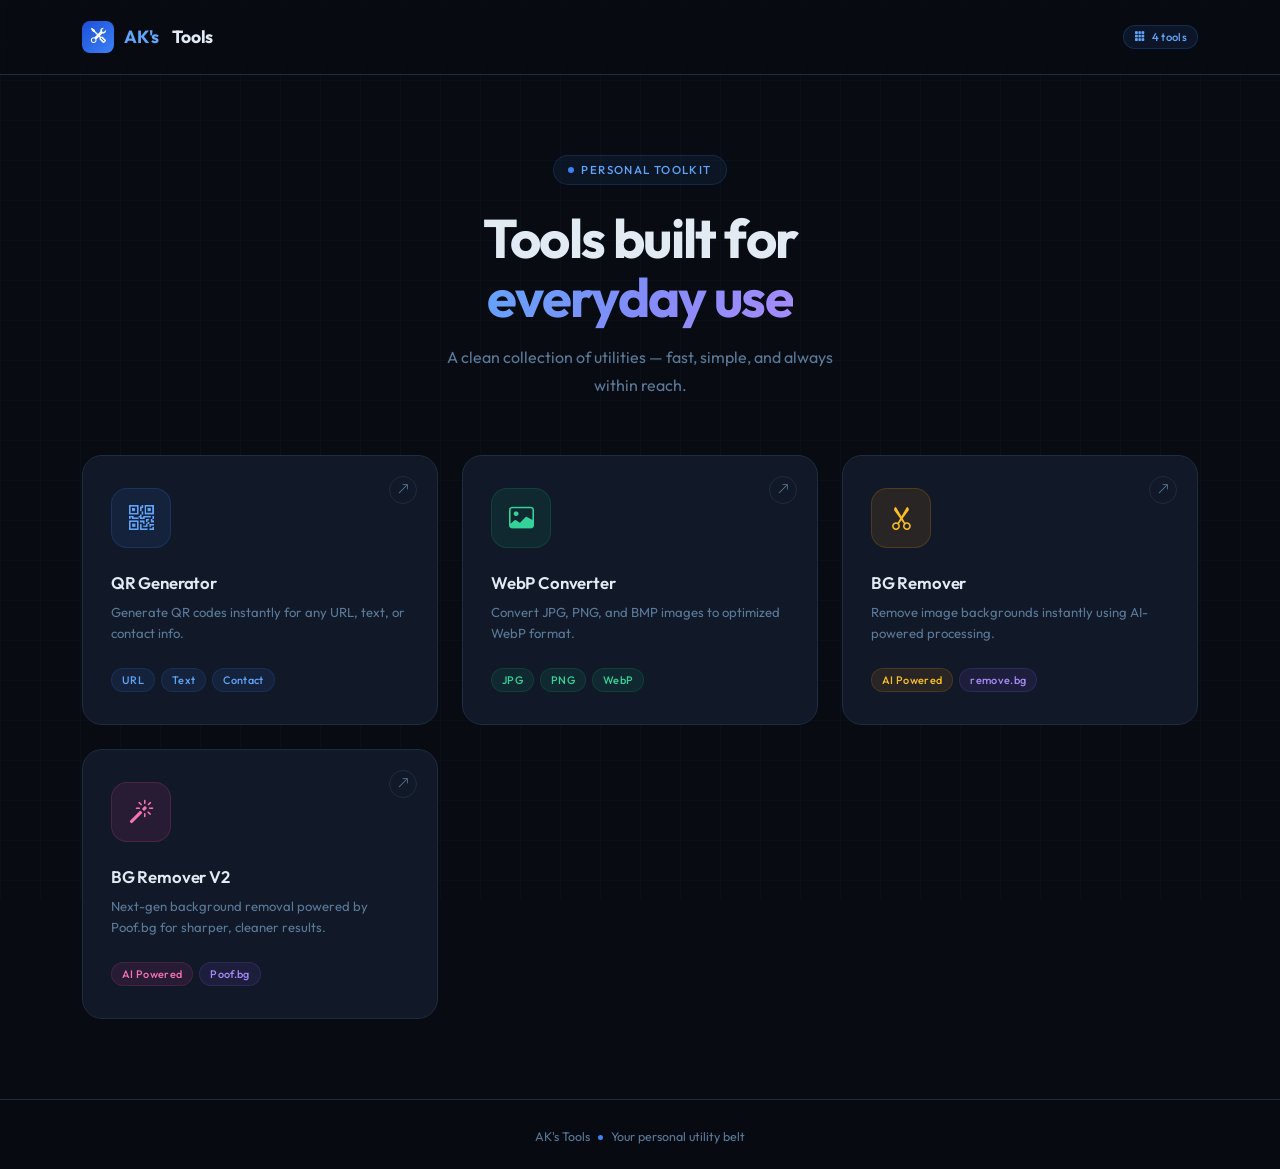
==== index.html @ c211507f "Files Added" ====
<!DOCTYPE html>
<html lang="en" data-bs-theme="dark">
<head>
  <meta charset="UTF-8">
  <meta name="viewport" content="width=device-width, initial-scale=1.0">
  <title>AK's Tools</title>
  <link href="https://cdn.jsdelivr.net/npm/bootstrap@5.3.3/dist/css/bootstrap.min.css" rel="stylesheet">
  <link href="https://cdn.jsdelivr.net/npm/bootstrap-icons@1.11.3/font/bootstrap-icons.min.css" rel="stylesheet">
  <link href="https://fonts.googleapis.com/css2?family=Outfit:wght@300;400;500;600;700&display=swap" rel="stylesheet">

  <style>
    *, *::before, *::after { box-sizing: border-box; }

    :root {
      --bg:        #080c12;
      --surface:   #0e1520;
      --card:      #111827;
      --border:    #1e2d40;
      --border-h:  #2a4060;
      --text:      #e2eaf4;
      --muted:     #5a7a99;
      --accent:    #3b82f6;
      --accent-g:  #60a5fa;
    }

    body {
      font-family: 'Outfit', sans-serif;
      background-color: var(--bg);
      color: var(--text);
      min-height: 100vh;
      display: flex;
      flex-direction: column;
    }

    /* Grid bg */
    body::before {
      content: '';
      position: fixed;
      inset: 0;
      background-image:
        linear-gradient(rgba(59,130,246,0.04) 1px, transparent 1px),
        linear-gradient(90deg, rgba(59,130,246,0.04) 1px, transparent 1px);
      background-size: 40px 40px;
      pointer-events: none;
      z-index: 0;
    }

    /* Navbar */
    .navbar {
      background: rgba(8,12,18,0.85) !important;
      backdrop-filter: blur(16px);
      border-bottom: 1px solid var(--border) !important;
      padding: 1rem 0;
      position: sticky;
      top: 0;
      z-index: 100;
    }

    .navbar-brand {
      font-size: 1.1rem;
      font-weight: 700;
      letter-spacing: -0.01em;
      color: var(--text) !important;
      display: flex;
      align-items: center;
      gap: 10px;
    }

    .brand-icon {
      width: 32px;
      height: 32px;
      background: linear-gradient(135deg, #1d4ed8, #3b82f6);
      border-radius: 8px;
      display: flex;
      align-items: center;
      justify-content: center;
      font-size: 0.95rem;
      color: #fff;
      flex-shrink: 0;
    }

    .brand-ak { color: var(--accent-g); }

    .nav-badge {
      font-size: 0.7rem;
      font-weight: 500;
      background: rgba(59,130,246,0.1);
      color: var(--accent-g);
      border: 1px solid rgba(59,130,246,0.2);
      padding: 3px 10px;
      border-radius: 20px;
      letter-spacing: 0.03em;
    }

    /* Hero */
    .hero {
      position: relative;
      z-index: 1;
      padding: 5rem 0 3.5rem;
      text-align: center;
    }

    .hero-eyebrow {
      display: inline-flex;
      align-items: center;
      gap: 7px;
      font-size: 0.72rem;
      font-weight: 500;
      letter-spacing: 0.12em;
      text-transform: uppercase;
      color: var(--accent-g);
      background: rgba(59,130,246,0.08);
      border: 1px solid rgba(59,130,246,0.18);
      padding: 5px 14px;
      border-radius: 20px;
      margin-bottom: 1.5rem;
    }

    .hero-eyebrow::before {
      content: '';
      width: 6px; height: 6px;
      border-radius: 50%;
      background: var(--accent);
      animation: blink 2s ease-in-out infinite;
    }

    @keyframes blink {
      0%,100% { opacity:1; } 50% { opacity:0.3; }
    }

    .hero h1 {
      font-size: clamp(2.2rem, 5vw, 3.4rem);
      font-weight: 700;
      letter-spacing: -0.03em;
      line-height: 1.1;
      margin-bottom: 1rem;
      color: var(--text);
    }

    .hero h1 .gradient-text {
      background: linear-gradient(120deg, #60a5fa, #818cf8, #a78bfa);
      -webkit-background-clip: text;
      -webkit-text-fill-color: transparent;
      background-clip: text;
    }

    .hero p {
      color: var(--muted);
      font-size: 1rem;
      font-weight: 400;
      max-width: 400px;
      margin: 0 auto;
      line-height: 1.7;
    }

    /* Cards */
    .tools-section {
      position: relative;
      z-index: 1;
      padding-bottom: 5rem;
    }

    .tool-card {
      display: block;
      text-decoration: none;
      color: var(--text);
      background: var(--card);
      border: 1px solid var(--border);
      border-radius: 20px;
      padding: 2rem 1.75rem;
      transition: all 0.25s cubic-bezier(0.4,0,0.2,1);
      position: relative;
      overflow: hidden;
      height: 100%;
    }

    .tool-card::before {
      content: '';
      position: absolute;
      top: 0; left: 10%; right: 10%;
      height: 1px;
      border-radius: 1px;
      transition: opacity 0.3s;
      opacity: 0;
    }

    .card-qr::before    { background: linear-gradient(90deg, transparent, #3b82f6, transparent); }
    .card-webp::before  { background: linear-gradient(90deg, transparent, #10b981, transparent); }
    .card-bg::before    { background: linear-gradient(90deg, transparent, #f59e0b, transparent); }
    .card-bgv2::before  { background: linear-gradient(90deg, transparent, #ec4899, transparent); }
    .icon-bgv2 { background: rgba(236,72,153,0.1); color: #f472b6; border: 1px solid rgba(236,72,153,0.18); }

    .tool-card:hover {
      border-color: var(--border-h);
      background: #141f30;
      transform: translateY(-5px);
      color: var(--text);
    }

    .tool-card:hover::before { opacity: 1; }

    .tool-card .arrow {
      position: absolute;
      top: 1.25rem; right: 1.25rem;
      width: 28px; height: 28px;
      border-radius: 50%;
      border: 1px solid var(--border);
      display: flex; align-items: center; justify-content: center;
      font-size: 0.75rem;
      color: var(--muted);
      transition: all 0.25s;
    }

    .tool-card:hover .arrow {
      border-color: var(--accent);
      color: var(--accent-g);
      background: rgba(59,130,246,0.08);
      transform: rotate(45deg);
    }

    .tool-icon-wrap {
      width: 60px; height: 60px;
      border-radius: 16px;
      display: flex; align-items: center; justify-content: center;
      font-size: 1.55rem;
      margin-bottom: 1.4rem;
    }

    .icon-qr   { background: rgba(59,130,246,0.1);  color: #60a5fa; border: 1px solid rgba(59,130,246,0.18); }
    .icon-webp { background: rgba(16,185,129,0.1);  color: #34d399; border: 1px solid rgba(16,185,129,0.18); }
    .icon-bg   { background: rgba(245,158,11,0.1);  color: #fbbf24; border: 1px solid rgba(245,158,11,0.18); }

    .tool-name {
      font-size: 1.05rem;
      font-weight: 600;
      margin-bottom: 0.4rem;
      letter-spacing: -0.01em;
    }

    .tool-desc {
      font-size: 0.82rem;
      color: var(--muted);
      line-height: 1.6;
      margin-bottom: 1.5rem;
    }

    .tool-tags {
      display: flex;
      flex-wrap: wrap;
      gap: 6px;
    }

    .tag {
      font-size: 0.68rem;
      font-weight: 500;
      padding: 3px 10px;
      border-radius: 20px;
      letter-spacing: 0.03em;
    }

    .tag-blue   { background: rgba(59,130,246,0.1);  color: #60a5fa;  border: 1px solid rgba(59,130,246,0.15); }
    .tag-green  { background: rgba(16,185,129,0.1);  color: #34d399;  border: 1px solid rgba(16,185,129,0.15); }
    .tag-amber  { background: rgba(245,158,11,0.1);  color: #fbbf24;  border: 1px solid rgba(245,158,11,0.15); }
    .tag-purple { background: rgba(139,92,246,0.1);  color: #a78bfa;  border: 1px solid rgba(139,92,246,0.15); }
    .tag-pink   { background: rgba(236,72,153,0.1);  color: #f472b6;  border: 1px solid rgba(236,72,153,0.15); }

    /* Footer */
    footer {
      position: relative;
      z-index: 1;
      margin-top: auto;
      border-top: 1px solid var(--border);
      padding: 1.4rem 0;
      background: rgba(8,12,18,0.6);
    }

    footer span {
      font-size: 0.78rem;
      color: var(--muted);
    }

    footer .dot {
      display: inline-block;
      width: 5px; height: 5px;
      border-radius: 50%;
      background: var(--accent);
      margin: 0 8px;
      vertical-align: middle;
      animation: blink 2s ease-in-out infinite;
    }

    /* Animations */
    .fade-up {
      opacity: 0;
      transform: translateY(22px);
      animation: fadeUp 0.55s ease forwards;
    }
    @keyframes fadeUp {
      to { opacity:1; transform:translateY(0); }
    }
    .delay-1 { animation-delay: 0.1s; }
    .delay-2 { animation-delay: 0.2s; }
    .delay-3 { animation-delay: 0.3s; }
    .delay-4 { animation-delay: 0.4s; }
    .delay-5 { animation-delay: 0.5s; }
    .delay-6 { animation-delay: 0.6s; }
  </style>
</head>
<body>

  <!-- Navbar -->
  <nav class="navbar navbar-dark">
    <div class="container">
      <a class="navbar-brand" href="#">
        <div class="brand-icon"><i class="bi bi-tools"></i></div>
        <span class="brand-ak">AK's</span>&nbsp;Tools
      </a>
      <span class="nav-badge"><i class="bi bi-grid-3x3-gap-fill me-1"></i> 4 tools</span>
    </div>
  </nav>

  <!-- Hero -->
  <section class="hero fade-up delay-1">
    <div class="container">
      <div class="hero-eyebrow">Personal Toolkit</div>
      <h1>Tools built for<br><span class="gradient-text">everyday use</span></h1>
      <p>A clean collection of utilities — fast, simple, and always within reach.</p>
    </div>
  </section>

  <!-- Tools Grid -->
  <section class="tools-section">
    <div class="container">
      <div class="row g-4">

        <!-- QR Generator -->
        <div class="col-12 col-md-4 fade-up delay-2">
          <a href="qr-generator.html" class="tool-card card-qr">
            <div class="arrow"><i class="bi bi-arrow-up-right"></i></div>
            <div class="tool-icon-wrap icon-qr">
              <i class="bi bi-qr-code"></i>
            </div>
            <div class="tool-name">QR Generator</div>
            <div class="tool-desc">Generate QR codes instantly for any URL, text, or contact info.</div>
            <div class="tool-tags">
              <span class="tag tag-blue">URL</span>
              <span class="tag tag-blue">Text</span>
              <span class="tag tag-blue">Contact</span>
            </div>
          </a>
        </div>

        <!-- WebP Converter -->
        <div class="col-12 col-md-4 fade-up delay-3">
          <a href="webp-converter.html" class="tool-card card-webp">
            <div class="arrow"><i class="bi bi-arrow-up-right"></i></div>
            <div class="tool-icon-wrap icon-webp">
              <i class="bi bi-image"></i>
            </div>
            <div class="tool-name">WebP Converter</div>
            <div class="tool-desc">Convert JPG, PNG, and BMP images to optimized WebP format.</div>
            <div class="tool-tags">
              <span class="tag tag-green">JPG</span>
              <span class="tag tag-green">PNG</span>
              <span class="tag tag-green">WebP</span>
            </div>
          </a>
        </div>

        <!-- BG Remover -->
        <div class="col-12 col-md-4 fade-up delay-4">
          <a href="bg-remover.html" class="tool-card card-bg">
            <div class="arrow"><i class="bi bi-arrow-up-right"></i></div>
            <div class="tool-icon-wrap icon-bg">
              <i class="bi bi-scissors"></i>
            </div>
            <div class="tool-name">BG Remover</div>
            <div class="tool-desc">Remove image backgrounds instantly using AI-powered processing.</div>
            <div class="tool-tags">
              <span class="tag tag-amber">AI Powered</span>
              <span class="tag tag-purple">remove.bg</span>
            </div>
          </a>
        </div>

        <!-- BG Remover V2 -->
        <div class="col-12 col-md-4 fade-up delay-5">
          <a href="bg-remover-v2.html" class="tool-card card-bgv2">
            <div class="arrow"><i class="bi bi-arrow-up-right"></i></div>
            <div class="tool-icon-wrap icon-bgv2">
              <i class="bi bi-magic"></i>
            </div>
            <div class="tool-name">BG Remover V2</div>
            <div class="tool-desc">Next-gen background removal powered by Poof.bg for sharper, cleaner results.</div>
            <div class="tool-tags">
              <span class="tag tag-pink">AI Powered</span>
              <span class="tag tag-purple">Poof.bg</span>
            </div>
          </a>
        </div>

      </div>
    </div>
  </section>

  <!-- Footer -->
  <footer class="fade-up delay-6">
    <div class="container text-center">
      <span>AK's Tools<span class="dot"></span>Your personal utility belt</span>
    </div>
  </footer>

  <script src="https://cdn.jsdelivr.net/npm/bootstrap@5.3.3/dist/js/bootstrap.bundle.min.js"></script>
</body>
</html>
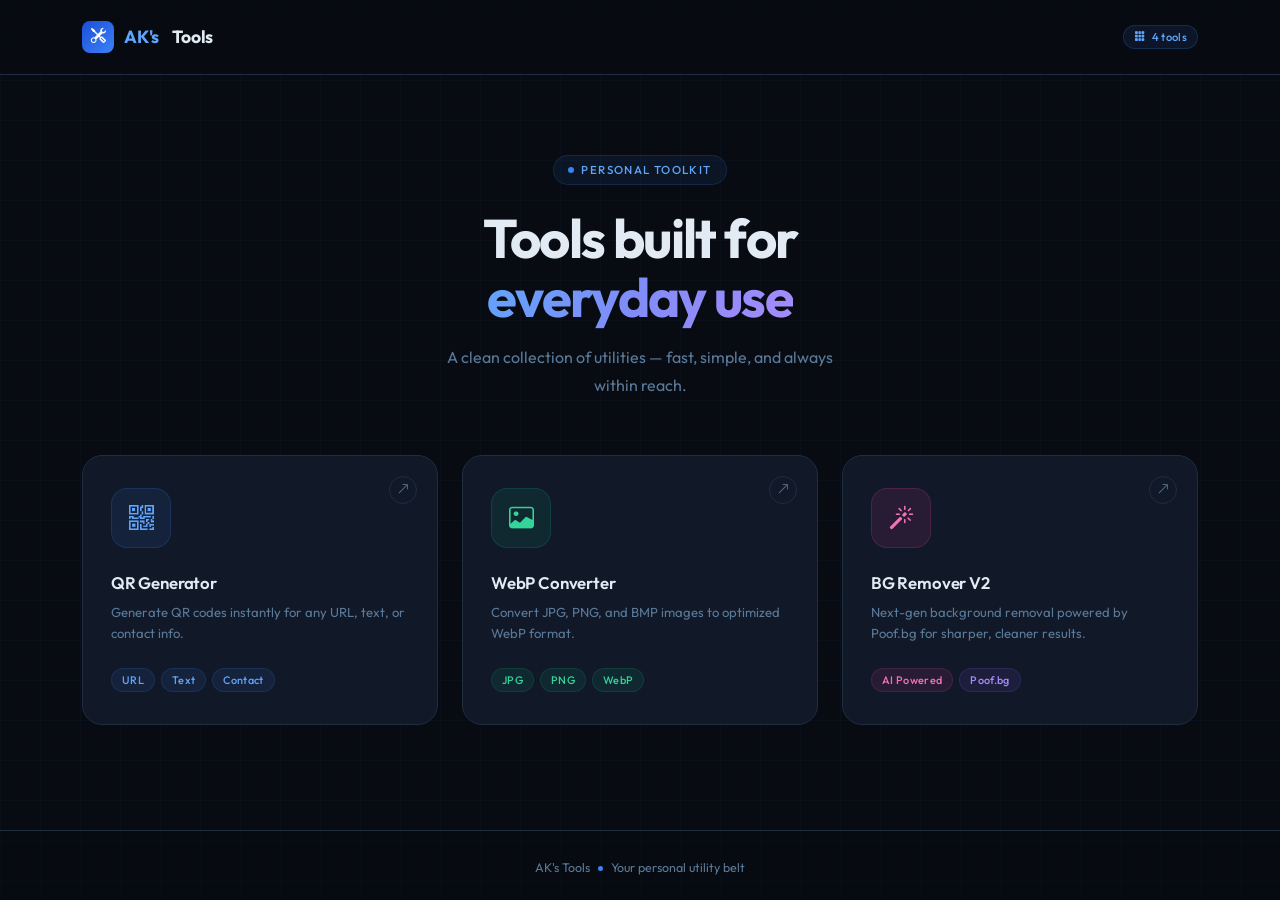
==== commit 1ab34f9c: "Bg remover v1 removed" ====
--- a/index.html
+++ b/index.html
@@ -4,6 +4,7 @@
   <meta charset="UTF-8">
   <meta name="viewport" content="width=device-width, initial-scale=1.0">
   <title>AK's Tools</title>
+ 	<link rel="shortcut icon" href="assets/favicon.png" type="image/x-icon">
   <link href="https://cdn.jsdelivr.net/npm/bootstrap@5.3.3/dist/css/bootstrap.min.css" rel="stylesheet">
   <link href="https://cdn.jsdelivr.net/npm/bootstrap-icons@1.11.3/font/bootstrap-icons.min.css" rel="stylesheet">
   <link href="https://fonts.googleapis.com/css2?family=Outfit:wght@300;400;500;600;700&display=swap" rel="stylesheet">
@@ -367,24 +368,8 @@
           </a>
         </div>
 
-        <!-- BG Remover -->
+        <!-- BG Remover V2 -->
         <div class="col-12 col-md-4 fade-up delay-4">
-          <a href="bg-remover.html" class="tool-card card-bg">
-            <div class="arrow"><i class="bi bi-arrow-up-right"></i></div>
-            <div class="tool-icon-wrap icon-bg">
-              <i class="bi bi-scissors"></i>
-            </div>
-            <div class="tool-name">BG Remover</div>
-            <div class="tool-desc">Remove image backgrounds instantly using AI-powered processing.</div>
-            <div class="tool-tags">
-              <span class="tag tag-amber">AI Powered</span>
-              <span class="tag tag-purple">remove.bg</span>
-            </div>
-          </a>
-        </div>
-
-        <!-- BG Remover V2 -->
-        <div class="col-12 col-md-4 fade-up delay-5">
           <a href="bg-remover-v2.html" class="tool-card card-bgv2">
             <div class="arrow"><i class="bi bi-arrow-up-right"></i></div>
             <div class="tool-icon-wrap icon-bgv2">
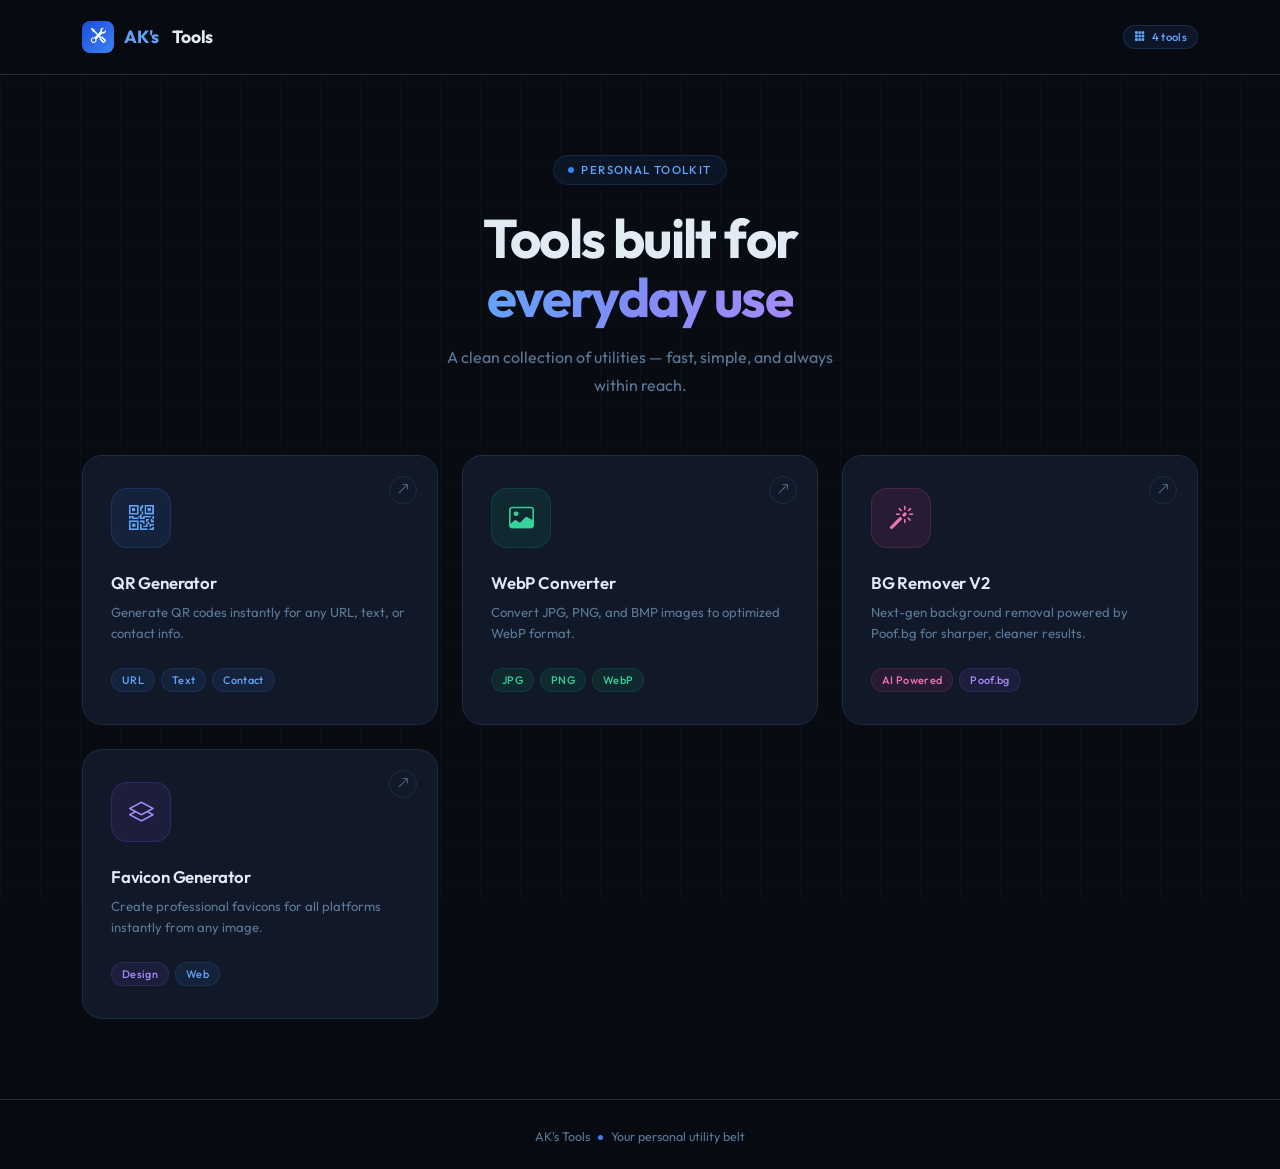
==== commit 71698678: "Added a new tool favicon generator" ====
--- a/index.html
+++ b/index.html
@@ -189,7 +189,9 @@
     .card-webp::before  { background: linear-gradient(90deg, transparent, #10b981, transparent); }
     .card-bg::before    { background: linear-gradient(90deg, transparent, #f59e0b, transparent); }
     .card-bgv2::before  { background: linear-gradient(90deg, transparent, #ec4899, transparent); }
+    .card-favicon::before { background: linear-gradient(90deg, transparent, #8b5cf6, transparent); }
     .icon-bgv2 { background: rgba(236,72,153,0.1); color: #f472b6; border: 1px solid rgba(236,72,153,0.18); }
+    .icon-favicon { background: rgba(139,92,246,0.1); color: #a78bfa; border: 1px solid rgba(139,92,246,0.18); }
 
     .tool-card:hover {
       border-color: var(--border-h);
@@ -384,6 +386,22 @@
           </a>
         </div>
 
+        <!-- Favicon Generator -->
+        <div class="col-12 col-md-4 fade-up delay-5">
+          <a href="favicon-generator.html" class="tool-card card-favicon">
+            <div class="arrow"><i class="bi bi-arrow-up-right"></i></div>
+            <div class="tool-icon-wrap icon-favicon">
+              <i class="bi bi-layers"></i>
+            </div>
+            <div class="tool-name">Favicon Generator</div>
+            <div class="tool-desc">Create professional favicons for all platforms instantly from any image.</div>
+            <div class="tool-tags">
+              <span class="tag tag-purple">Design</span>
+              <span class="tag tag-blue">Web</span>
+            </div>
+          </a>
+        </div>
+
       </div>
     </div>
   </section>
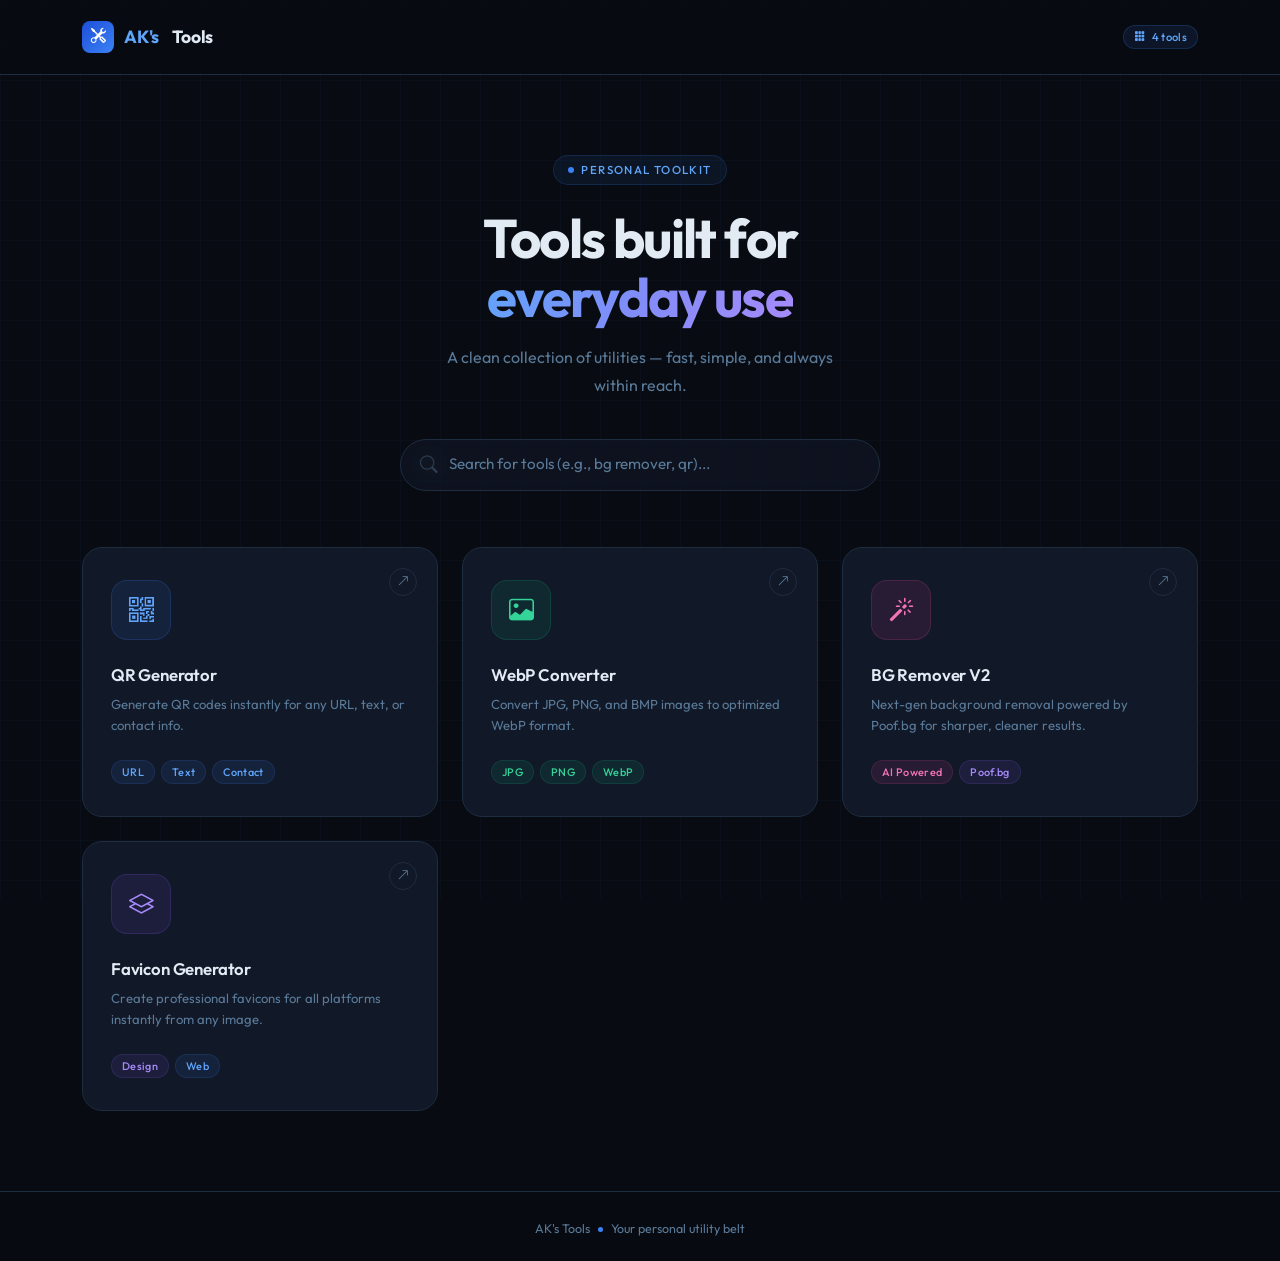
==== commit 2ad752b3: "Searchbox added on home page" ====
--- a/index.html
+++ b/index.html
@@ -307,7 +307,43 @@
     .delay-4 { animation-delay: 0.4s; }
     .delay-5 { animation-delay: 0.5s; }
     .delay-6 { animation-delay: 0.6s; }
-  </style>
+  
+    /* Search Box */
+    .search-wrapper {
+      max-width: 480px;
+      margin: 2.5rem auto 0;
+      position: relative;
+    }
+    .search-wrapper i {
+      position: absolute;
+      left: 1.25rem;
+      top: 50%;
+      transform: translateY(-50%);
+      color: var(--muted);
+      font-size: 1.1rem;
+    }
+    .search-input {
+      width: 100%;
+      background: rgba(17, 24, 39, 0.6);
+      border: 1px solid var(--border);
+      border-radius: 50px;
+      padding: 0.85rem 1.5rem 0.85rem 3rem;
+      color: var(--text);
+      font-size: 0.95rem;
+      transition: all 0.3s;
+      outline: none;
+      backdrop-filter: blur(10px);
+    }
+    .search-input:focus {
+      background: rgba(17, 24, 39, 0.9);
+      border-color: var(--accent);
+      box-shadow: 0 0 0 4px rgba(59, 130, 246, 0.15);
+    }
+    .search-input::placeholder {
+      color: var(--muted);
+    }
+
+</style>
 </head>
 <body>
 
@@ -328,6 +364,12 @@
       <div class="hero-eyebrow">Personal Toolkit</div>
       <h1>Tools built for<br><span class="gradient-text">everyday use</span></h1>
       <p>A clean collection of utilities — fast, simple, and always within reach.</p>
+
+      <div class="search-wrapper">
+        <i class="bi bi-search"></i>
+        <input type="text" id="searchInput" class="search-input" placeholder="Search for tools (e.g., bg remover, qr)..." autocomplete="off">
+      </div>
+
     </div>
   </section>
 
@@ -414,5 +456,30 @@
   </footer>
 
   <script src="https://cdn.jsdelivr.net/npm/bootstrap@5.3.3/dist/js/bootstrap.bundle.min.js"></script>
+
+  <script>
+    document.addEventListener('DOMContentLoaded', () => {
+      const searchInput = document.getElementById('searchInput');
+      const toolCards = document.querySelectorAll('.tools-section .col-12');
+
+      searchInput.addEventListener('input', (e) => {
+        const searchTerm = e.target.value.toLowerCase().trim();
+        
+        toolCards.forEach(card => {
+          const textContent = card.innerText.toLowerCase();
+          if (textContent.includes(searchTerm)) {
+            card.style.display = 'block';
+            // slight animation reset for smooth feeling
+            card.style.animation = 'none';
+            card.offsetHeight; // trigger reflow
+            card.style.animation = 'fadeUp 0.4s ease forwards';
+          } else {
+            card.style.display = 'none';
+          }
+        });
+      });
+    });
+  </script>
+
 </body>
 </html>
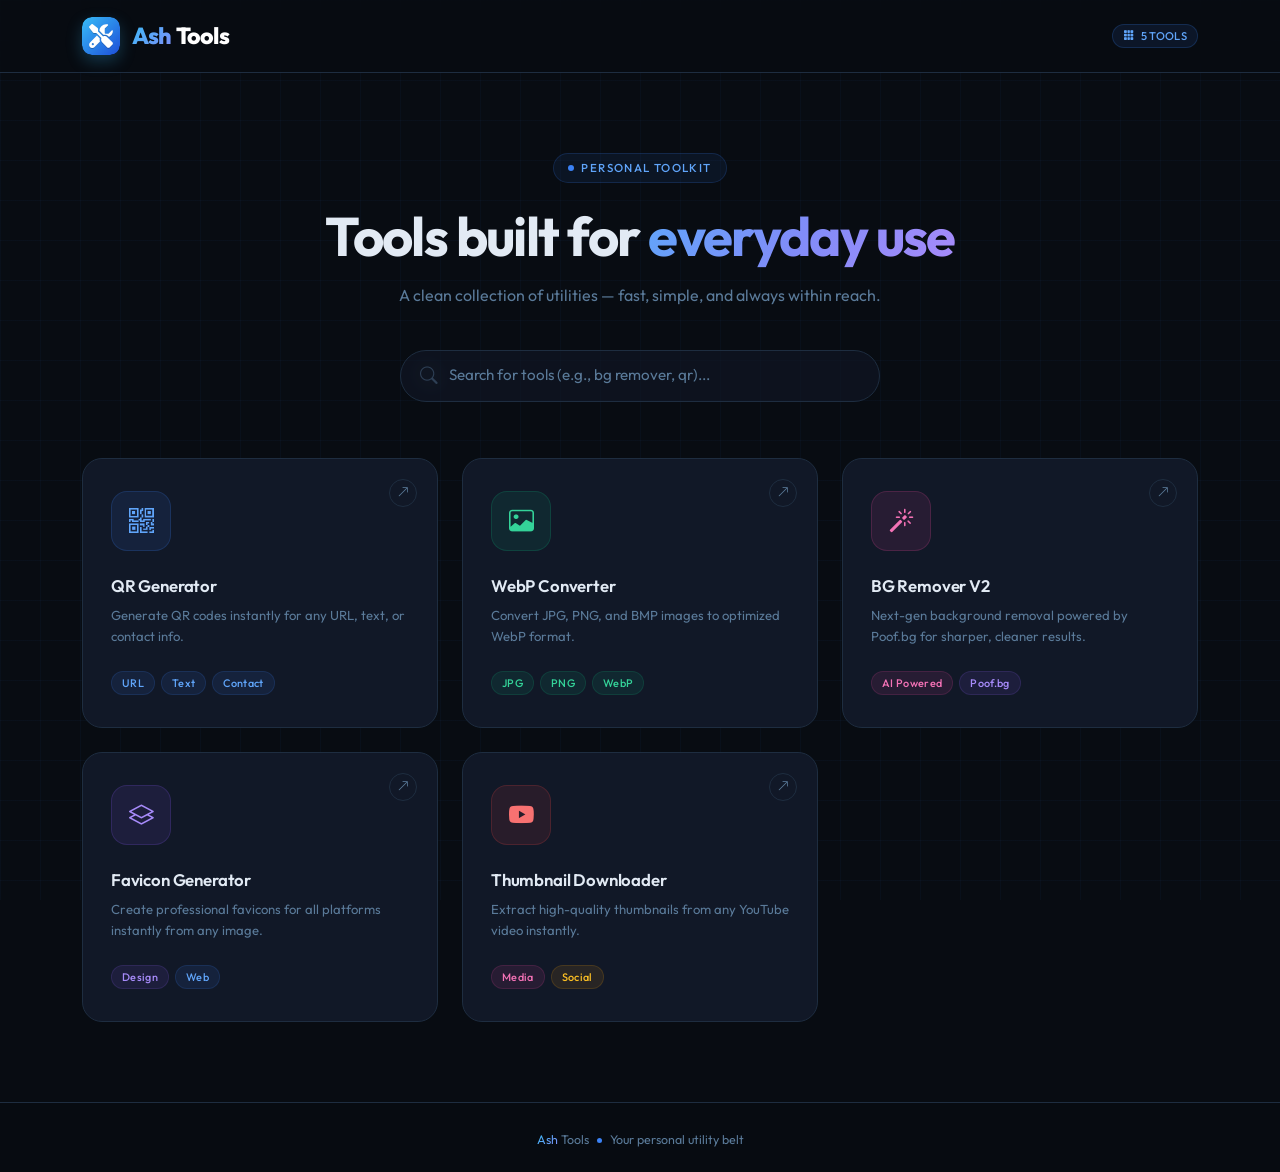
==== commit 6ea4afc9: "Updated" ====
--- a/index.html
+++ b/index.html
@@ -1,360 +1,35 @@
 <!DOCTYPE html>
 <html lang="en" data-bs-theme="dark">
+
 <head>
   <meta charset="UTF-8">
   <meta name="viewport" content="width=device-width, initial-scale=1.0">
-  <title>AK's Tools</title>
- 	<link rel="shortcut icon" href="assets/favicon.png" type="image/x-icon">
+  <title>Ash Tools</title>
+  <link rel="icon" href="assets/favicon.svg" type="image/svg+xml">
   <link href="https://cdn.jsdelivr.net/npm/bootstrap@5.3.3/dist/css/bootstrap.min.css" rel="stylesheet">
   <link href="https://cdn.jsdelivr.net/npm/bootstrap-icons@1.11.3/font/bootstrap-icons.min.css" rel="stylesheet">
   <link href="https://fonts.googleapis.com/css2?family=Outfit:wght@300;400;500;600;700&display=swap" rel="stylesheet">
+  <link rel="stylesheet" href="assets/css/style.css">
 
-  <style>
-    *, *::before, *::after { box-sizing: border-box; }
+</head>
 
-    :root {
-      --bg:        #080c12;
-      --surface:   #0e1520;
-      --card:      #111827;
-      --border:    #1e2d40;
-      --border-h:  #2a4060;
-      --text:      #e2eaf4;
-      --muted:     #5a7a99;
-      --accent:    #3b82f6;
-      --accent-g:  #60a5fa;
-    }
-
-    body {
-      font-family: 'Outfit', sans-serif;
-      background-color: var(--bg);
-      color: var(--text);
-      min-height: 100vh;
-      display: flex;
-      flex-direction: column;
-    }
-
-    /* Grid bg */
-    body::before {
-      content: '';
-      position: fixed;
-      inset: 0;
-      background-image:
-        linear-gradient(rgba(59,130,246,0.04) 1px, transparent 1px),
-        linear-gradient(90deg, rgba(59,130,246,0.04) 1px, transparent 1px);
-      background-size: 40px 40px;
-      pointer-events: none;
-      z-index: 0;
-    }
-
-    /* Navbar */
-    .navbar {
-      background: rgba(8,12,18,0.85) !important;
-      backdrop-filter: blur(16px);
-      border-bottom: 1px solid var(--border) !important;
-      padding: 1rem 0;
-      position: sticky;
-      top: 0;
-      z-index: 100;
-    }
-
-    .navbar-brand {
-      font-size: 1.1rem;
-      font-weight: 700;
-      letter-spacing: -0.01em;
-      color: var(--text) !important;
-      display: flex;
-      align-items: center;
-      gap: 10px;
-    }
-
-    .brand-icon {
-      width: 32px;
-      height: 32px;
-      background: linear-gradient(135deg, #1d4ed8, #3b82f6);
-      border-radius: 8px;
-      display: flex;
-      align-items: center;
-      justify-content: center;
-      font-size: 0.95rem;
-      color: #fff;
-      flex-shrink: 0;
-    }
-
-    .brand-ak { color: var(--accent-g); }
-
-    .nav-badge {
-      font-size: 0.7rem;
-      font-weight: 500;
-      background: rgba(59,130,246,0.1);
-      color: var(--accent-g);
-      border: 1px solid rgba(59,130,246,0.2);
-      padding: 3px 10px;
-      border-radius: 20px;
-      letter-spacing: 0.03em;
-    }
-
-    /* Hero */
-    .hero {
-      position: relative;
-      z-index: 1;
-      padding: 5rem 0 3.5rem;
-      text-align: center;
-    }
-
-    .hero-eyebrow {
-      display: inline-flex;
-      align-items: center;
-      gap: 7px;
-      font-size: 0.72rem;
-      font-weight: 500;
-      letter-spacing: 0.12em;
-      text-transform: uppercase;
-      color: var(--accent-g);
-      background: rgba(59,130,246,0.08);
-      border: 1px solid rgba(59,130,246,0.18);
-      padding: 5px 14px;
-      border-radius: 20px;
-      margin-bottom: 1.5rem;
-    }
-
-    .hero-eyebrow::before {
-      content: '';
-      width: 6px; height: 6px;
-      border-radius: 50%;
-      background: var(--accent);
-      animation: blink 2s ease-in-out infinite;
-    }
-
-    @keyframes blink {
-      0%,100% { opacity:1; } 50% { opacity:0.3; }
-    }
-
-    .hero h1 {
-      font-size: clamp(2.2rem, 5vw, 3.4rem);
-      font-weight: 700;
-      letter-spacing: -0.03em;
-      line-height: 1.1;
-      margin-bottom: 1rem;
-      color: var(--text);
-    }
-
-    .hero h1 .gradient-text {
-      background: linear-gradient(120deg, #60a5fa, #818cf8, #a78bfa);
-      -webkit-background-clip: text;
-      -webkit-text-fill-color: transparent;
-      background-clip: text;
-    }
-
-    .hero p {
-      color: var(--muted);
-      font-size: 1rem;
-      font-weight: 400;
-      max-width: 400px;
-      margin: 0 auto;
-      line-height: 1.7;
-    }
-
-    /* Cards */
-    .tools-section {
-      position: relative;
-      z-index: 1;
-      padding-bottom: 5rem;
-    }
-
-    .tool-card {
-      display: block;
-      text-decoration: none;
-      color: var(--text);
-      background: var(--card);
-      border: 1px solid var(--border);
-      border-radius: 20px;
-      padding: 2rem 1.75rem;
-      transition: all 0.25s cubic-bezier(0.4,0,0.2,1);
-      position: relative;
-      overflow: hidden;
-      height: 100%;
-    }
-
-    .tool-card::before {
-      content: '';
-      position: absolute;
-      top: 0; left: 10%; right: 10%;
-      height: 1px;
-      border-radius: 1px;
-      transition: opacity 0.3s;
-      opacity: 0;
-    }
-
-    .card-qr::before    { background: linear-gradient(90deg, transparent, #3b82f6, transparent); }
-    .card-webp::before  { background: linear-gradient(90deg, transparent, #10b981, transparent); }
-    .card-bg::before    { background: linear-gradient(90deg, transparent, #f59e0b, transparent); }
-    .card-bgv2::before  { background: linear-gradient(90deg, transparent, #ec4899, transparent); }
-    .card-favicon::before { background: linear-gradient(90deg, transparent, #8b5cf6, transparent); }
-    .icon-bgv2 { background: rgba(236,72,153,0.1); color: #f472b6; border: 1px solid rgba(236,72,153,0.18); }
-    .icon-favicon { background: rgba(139,92,246,0.1); color: #a78bfa; border: 1px solid rgba(139,92,246,0.18); }
-
-    .tool-card:hover {
-      border-color: var(--border-h);
-      background: #141f30;
-      transform: translateY(-5px);
-      color: var(--text);
-    }
-
-    .tool-card:hover::before { opacity: 1; }
-
-    .tool-card .arrow {
-      position: absolute;
-      top: 1.25rem; right: 1.25rem;
-      width: 28px; height: 28px;
-      border-radius: 50%;
-      border: 1px solid var(--border);
-      display: flex; align-items: center; justify-content: center;
-      font-size: 0.75rem;
-      color: var(--muted);
-      transition: all 0.25s;
-    }
-
-    .tool-card:hover .arrow {
-      border-color: var(--accent);
-      color: var(--accent-g);
-      background: rgba(59,130,246,0.08);
-      transform: rotate(45deg);
-    }
-
-    .tool-icon-wrap {
-      width: 60px; height: 60px;
-      border-radius: 16px;
-      display: flex; align-items: center; justify-content: center;
-      font-size: 1.55rem;
-      margin-bottom: 1.4rem;
-    }
-
-    .icon-qr   { background: rgba(59,130,246,0.1);  color: #60a5fa; border: 1px solid rgba(59,130,246,0.18); }
-    .icon-webp { background: rgba(16,185,129,0.1);  color: #34d399; border: 1px solid rgba(16,185,129,0.18); }
-    .icon-bg   { background: rgba(245,158,11,0.1);  color: #fbbf24; border: 1px solid rgba(245,158,11,0.18); }
-
-    .tool-name {
-      font-size: 1.05rem;
-      font-weight: 600;
-      margin-bottom: 0.4rem;
-      letter-spacing: -0.01em;
-    }
-
-    .tool-desc {
-      font-size: 0.82rem;
-      color: var(--muted);
-      line-height: 1.6;
-      margin-bottom: 1.5rem;
-    }
-
-    .tool-tags {
-      display: flex;
-      flex-wrap: wrap;
-      gap: 6px;
-    }
-
-    .tag {
-      font-size: 0.68rem;
-      font-weight: 500;
-      padding: 3px 10px;
-      border-radius: 20px;
-      letter-spacing: 0.03em;
-    }
-
-    .tag-blue   { background: rgba(59,130,246,0.1);  color: #60a5fa;  border: 1px solid rgba(59,130,246,0.15); }
-    .tag-green  { background: rgba(16,185,129,0.1);  color: #34d399;  border: 1px solid rgba(16,185,129,0.15); }
-    .tag-amber  { background: rgba(245,158,11,0.1);  color: #fbbf24;  border: 1px solid rgba(245,158,11,0.15); }
-    .tag-purple { background: rgba(139,92,246,0.1);  color: #a78bfa;  border: 1px solid rgba(139,92,246,0.15); }
-    .tag-pink   { background: rgba(236,72,153,0.1);  color: #f472b6;  border: 1px solid rgba(236,72,153,0.15); }
-
-    /* Footer */
-    footer {
-      position: relative;
-      z-index: 1;
-      margin-top: auto;
-      border-top: 1px solid var(--border);
-      padding: 1.4rem 0;
-      background: rgba(8,12,18,0.6);
-    }
-
-    footer span {
-      font-size: 0.78rem;
-      color: var(--muted);
-    }
-
-    footer .dot {
-      display: inline-block;
-      width: 5px; height: 5px;
-      border-radius: 50%;
-      background: var(--accent);
-      margin: 0 8px;
-      vertical-align: middle;
-      animation: blink 2s ease-in-out infinite;
-    }
-
-    /* Animations */
-    .fade-up {
-      opacity: 0;
-      transform: translateY(22px);
-      animation: fadeUp 0.55s ease forwards;
-    }
-    @keyframes fadeUp {
-      to { opacity:1; transform:translateY(0); }
-    }
-    .delay-1 { animation-delay: 0.1s; }
-    .delay-2 { animation-delay: 0.2s; }
-    .delay-3 { animation-delay: 0.3s; }
-    .delay-4 { animation-delay: 0.4s; }
-    .delay-5 { animation-delay: 0.5s; }
-    .delay-6 { animation-delay: 0.6s; }
-  
-    /* Search Box */
-    .search-wrapper {
-      max-width: 480px;
-      margin: 2.5rem auto 0;
-      position: relative;
-    }
-    .search-wrapper i {
-      position: absolute;
-      left: 1.25rem;
-      top: 50%;
-      transform: translateY(-50%);
-      color: var(--muted);
-      font-size: 1.1rem;
-    }
-    .search-input {
-      width: 100%;
-      background: rgba(17, 24, 39, 0.6);
-      border: 1px solid var(--border);
-      border-radius: 50px;
-      padding: 0.85rem 1.5rem 0.85rem 3rem;
-      color: var(--text);
-      font-size: 0.95rem;
-      transition: all 0.3s;
-      outline: none;
-      backdrop-filter: blur(10px);
-    }
-    .search-input:focus {
-      background: rgba(17, 24, 39, 0.9);
-      border-color: var(--accent);
-      box-shadow: 0 0 0 4px rgba(59, 130, 246, 0.15);
-    }
-    .search-input::placeholder {
-      color: var(--muted);
-    }
-
-</style>
-</head>
-<body>
+<body class="page-index">
 
   <!-- Navbar -->
-  <nav class="navbar navbar-dark">
+  <nav class="ak-navbar">
     <div class="container">
-      <a class="navbar-brand" href="#">
-        <div class="brand-icon"><i class="bi bi-tools"></i></div>
-        <span class="brand-ak">AK's</span>&nbsp;Tools
-      </a>
-      <span class="nav-badge"><i class="bi bi-grid-3x3-gap-fill me-1"></i> 4 tools</span>
+      <div class="ak-navbar-flex">
+        <a class="brand-new" href="index.html">
+          <img src="assets/favicon.svg" alt="Icon" class="brand-logo-img">
+          <div class="brand-text-wrap">
+            <span class="brand-ash">Ash</span>
+            <span class="brand-tools">Tools</span>
+          </div>
+        </a>
+        <div class="nav-badge" style="display:flex; align-items:center; gap:6px;">
+          <i class="bi bi-grid-3x3-gap-fill"></i> 5 tools
+        </div>
+      </div>
     </div>
   </nav>
 
@@ -362,12 +37,13 @@
   <section class="hero fade-up delay-1">
     <div class="container">
       <div class="hero-eyebrow">Personal Toolkit</div>
-      <h1>Tools built for<br><span class="gradient-text">everyday use</span></h1>
+      <h1>Tools built for <span class="gradient-text">everyday use</span></h1>
       <p>A clean collection of utilities — fast, simple, and always within reach.</p>
 
       <div class="search-wrapper">
         <i class="bi bi-search"></i>
-        <input type="text" id="searchInput" class="search-input" placeholder="Search for tools (e.g., bg remover, qr)..." autocomplete="off">
+        <input type="text" id="searchInput" class="search-input"
+          placeholder="Search for tools (e.g., bg remover, qr)..." autocomplete="off">
       </div>
 
     </div>
@@ -444,6 +120,22 @@
           </a>
         </div>
 
+        <!-- Thumbnail Downloader -->
+        <div class="col-12 col-md-4 fade-up delay-6">
+          <a href="thumbnail-downloader.html" class="tool-card card-thumbnail">
+            <div class="arrow"><i class="bi bi-arrow-up-right"></i></div>
+            <div class="tool-icon-wrap icon-thumbnail">
+              <i class="bi bi-youtube"></i>
+            </div>
+            <div class="tool-name">Thumbnail Downloader</div>
+            <div class="tool-desc">Extract high-quality thumbnails from any YouTube video instantly.</div>
+            <div class="tool-tags">
+              <span class="tag tag-pink">Media</span>
+              <span class="tag tag-amber">Social</span>
+            </div>
+          </a>
+        </div>
+
       </div>
     </div>
   </section>
@@ -451,35 +143,13 @@
   <!-- Footer -->
   <footer class="fade-up delay-6">
     <div class="container text-center">
-      <span>AK's Tools<span class="dot"></span>Your personal utility belt</span>
+      <span><span class="brand-ash">Ash</span> Tools<span class="dot"></span>Your personal utility belt</span>
     </div>
   </footer>
 
   <script src="https://cdn.jsdelivr.net/npm/bootstrap@5.3.3/dist/js/bootstrap.bundle.min.js"></script>
+  <script src="assets/js/script.js"></script>
+  
+</body>
 
-  <script>
-    document.addEventListener('DOMContentLoaded', () => {
-      const searchInput = document.getElementById('searchInput');
-      const toolCards = document.querySelectorAll('.tools-section .col-12');
-
-      searchInput.addEventListener('input', (e) => {
-        const searchTerm = e.target.value.toLowerCase().trim();
-        
-        toolCards.forEach(card => {
-          const textContent = card.innerText.toLowerCase();
-          if (textContent.includes(searchTerm)) {
-            card.style.display = 'block';
-            // slight animation reset for smooth feeling
-            card.style.animation = 'none';
-            card.offsetHeight; // trigger reflow
-            card.style.animation = 'fadeUp 0.4s ease forwards';
-          } else {
-            card.style.display = 'none';
-          }
-        });
-      });
-    });
-  </script>
-
-</body>
-</html>
+</html>
--- a/assets/css/style.css
+++ b/assets/css/style.css
@@ -0,0 +1,2155 @@
+
+/* Uniform Container Width for all Tools */
+body:not(.page-index) .container {
+    max-width: 1100px !important;
+}
+
+
+/* --- GLOBAL NAVBAR --- */
+.ak-navbar { position: sticky; top: 0; z-index: 9999; background-color: rgba(8, 12, 18, 0.85); backdrop-filter: blur(12px); -webkit-backdrop-filter: blur(12px); border-bottom: 1px solid #1e2d40; font-family: 'Outfit', sans-serif; }
+.ak-navbar-flex { display: flex; justify-content: space-between; align-items: center; height: 4.5rem; }
+.ak-nav-brand { display: flex; align-items: center; gap: 0.75rem; color: #cbd5e1; text-decoration: none; transition: color 0.3s; }
+.ak-nav-brand:hover { color: #ffffff; }
+.nav-badge { padding: 0.375rem 0.75rem; border-radius: 9999px; border: 1px solid rgba(99, 102, 241, 0.3); background-color: rgba(99, 102, 241, 0.1); color: #818cf8; font-size: 0.75rem; font-weight: 600; letter-spacing: 0.05em; text-transform: uppercase; margin:0; }
+
+
+/* --- index.html --- */
+@keyframes blink {
+      0%,100% { opacity:1; } 50% { opacity:0.3; }
+    }
+@keyframes fadeUp {
+      to { opacity:1; transform:translateY(0); }
+    }
+body.page-index {
+
+    *, *::before, *::after { box-sizing: border-box; }
+
+    & {
+      --bg:        #080c12;
+      --surface:   #0e1520;
+      --card:      #111827;
+      --border:    #1e2d40;
+      --border-h:  #2a4060;
+      --text:      #e2eaf4;
+      --muted:     #5a7a99;
+      --accent:    #3b82f6;
+      --accent-g:  #60a5fa;
+    }
+
+    & {
+      font-family: 'Outfit', sans-serif;
+      background-color: var(--bg);
+      color: var(--text);
+      min-height: 100vh;
+      display: flex;
+      flex-direction: column;
+    }
+
+    /* Grid bg */
+    &::before {
+      content: '';
+      position: fixed;
+      inset: 0;
+      background-image:
+        linear-gradient(rgba(59,130,246,0.04) 1px, transparent 1px),
+        linear-gradient(90deg, rgba(59,130,246,0.04) 1px, transparent 1px);
+      background-size: 40px 40px;
+      pointer-events: none;
+      z-index: 0;
+    }
+
+    /* Navbar */
+    .navbar {
+      background: rgba(8,12,18,0.85) !important;
+      backdrop-filter: blur(16px);
+      border-bottom: 1px solid var(--border) !important;
+      padding: 1rem 0;
+      position: sticky;
+      top: 0;
+      z-index: 100;
+    }
+
+    .navbar-brand {
+      font-size: 1.1rem;
+      font-weight: 700;
+      letter-spacing: -0.01em;
+      color: var(--text) !important;
+      display: flex;
+      align-items: center;
+      gap: 10px;
+    }
+
+    .brand-icon {
+      width: 32px;
+      height: 32px;
+      background: linear-gradient(135deg, #1d4ed8, #3b82f6);
+      border-radius: 8px;
+      display: flex;
+      align-items: center;
+      justify-content: center;
+      font-size: 0.95rem;
+      color: #fff;
+      flex-shrink: 0;
+    }
+
+    .brand-ak { color: var(--accent-g); }
+
+    .nav-badge {
+      font-size: 0.7rem;
+      font-weight: 500;
+      background: rgba(59,130,246,0.1);
+      color: var(--accent-g);
+      border: 1px solid rgba(59,130,246,0.2);
+      padding: 3px 10px;
+      border-radius: 20px;
+      letter-spacing: 0.03em;
+    }
+
+    /* Hero */
+    .hero {
+      position: relative;
+      z-index: 1;
+      padding: 5rem 0 3.5rem;
+      text-align: center;
+    }
+
+    .hero-eyebrow {
+      display: inline-flex;
+      align-items: center;
+      gap: 7px;
+      font-size: 0.72rem;
+      font-weight: 500;
+      letter-spacing: 0.12em;
+      text-transform: uppercase;
+      color: var(--accent-g);
+      background: rgba(59,130,246,0.08);
+      border: 1px solid rgba(59,130,246,0.18);
+      padding: 5px 14px;
+      border-radius: 20px;
+      margin-bottom: 1.5rem;
+    }
+
+    .hero-eyebrow::before {
+      content: '';
+      width: 6px; height: 6px;
+      border-radius: 50%;
+      background: var(--accent);
+      animation: blink 2s ease-in-out infinite;
+    }
+
+    
+
+    .hero h1 {
+      font-size: clamp(2.2rem, 5vw, 3.4rem);
+      font-weight: 700;
+      letter-spacing: -0.03em;
+      line-height: 1.1;
+      margin-bottom: 1rem;
+      color: var(--text);
+    }
+
+    .hero h1 .gradient-text {
+      background: linear-gradient(120deg, #60a5fa, #818cf8, #a78bfa);
+      -webkit-background-clip: text;
+      -webkit-text-fill-color: transparent;
+      background-clip: text;
+    }
+
+    .hero p {
+      color: var(--muted);
+      font-size: 1rem;
+      font-weight: 400;
+      max-width: 600px;
+      margin: 0 auto;
+      line-height: 1.7;
+    }
+
+    /* Cards */
+    .tools-section {
+      position: relative;
+      z-index: 1;
+      padding-bottom: 5rem;
+    }
+
+    .tool-card {
+      display: block;
+      text-decoration: none;
+      color: var(--text);
+      background: var(--card);
+      border: 1px solid var(--border);
+      border-radius: 20px;
+      padding: 2rem 1.75rem;
+      transition: all 0.25s cubic-bezier(0.4,0,0.2,1);
+      position: relative;
+      overflow: hidden;
+      height: 100%;
+    }
+
+    .tool-card::before {
+      content: '';
+      position: absolute;
+      top: 0; left: 10%; right: 10%;
+      height: 1px;
+      border-radius: 1px;
+      transition: opacity 0.3s;
+      opacity: 0;
+    }
+
+    .card-qr::before    { background: linear-gradient(90deg, transparent, #3b82f6, transparent); }
+    .card-webp::before  { background: linear-gradient(90deg, transparent, #10b981, transparent); }
+    .card-bg::before    { background: linear-gradient(90deg, transparent, #f59e0b, transparent); }
+    .card-bgv2::before  { background: linear-gradient(90deg, transparent, #ec4899, transparent); }
+    .card-favicon::before { background: linear-gradient(90deg, transparent, #8b5cf6, transparent); }
+    .card-thumbnail::before { background: linear-gradient(90deg, transparent, #ef4444, transparent); }
+    .icon-bgv2 { background: rgba(236,72,153,0.1); color: #f472b6; border: 1px solid rgba(236,72,153,0.18); }
+    .icon-favicon { background: rgba(139,92,246,0.1); color: #a78bfa; border: 1px solid rgba(139,92,246,0.18); }
+    .icon-thumbnail { background: rgba(239,68,68,0.1); color: #f87171; border: 1px solid rgba(239,68,68,0.18); }
+
+    .tool-card:hover {
+      border-color: var(--border-h);
+      background: #141f30;
+      transform: translateY(-5px);
+      color: var(--text);
+    }
+
+    .tool-card:hover::before { opacity: 1; }
+
+    .tool-card .arrow {
+      position: absolute;
+      top: 1.25rem; right: 1.25rem;
+      width: 28px; height: 28px;
+      border-radius: 50%;
+      border: 1px solid var(--border);
+      display: flex; align-items: center; justify-content: center;
+      font-size: 0.75rem;
+      color: var(--muted);
+      transition: all 0.25s;
+    }
+
+    .tool-card:hover .arrow {
+      border-color: var(--accent);
+      color: var(--accent-g);
+      background: rgba(59,130,246,0.08);
+      transform: rotate(45deg);
+    }
+
+    .tool-icon-wrap {
+      width: 60px; height: 60px;
+      border-radius: 16px;
+      display: flex; align-items: center; justify-content: center;
+      font-size: 1.55rem;
+      margin-bottom: 1.4rem;
+    }
+
+    .icon-qr   { background: rgba(59,130,246,0.1);  color: #60a5fa; border: 1px solid rgba(59,130,246,0.18); }
+    .icon-webp { background: rgba(16,185,129,0.1);  color: #34d399; border: 1px solid rgba(16,185,129,0.18); }
+    .icon-bg   { background: rgba(245,158,11,0.1);  color: #fbbf24; border: 1px solid rgba(245,158,11,0.18); }
+
+    .tool-name {
+      font-size: 1.05rem;
+      font-weight: 600;
+      margin-bottom: 0.4rem;
+      letter-spacing: -0.01em;
+    }
+
+    .tool-desc {
+      font-size: 0.82rem;
+      color: var(--muted);
+      line-height: 1.6;
+      margin-bottom: 1.5rem;
+    }
+
+    .tool-tags {
+      display: flex;
+      flex-wrap: wrap;
+      gap: 6px;
+    }
+
+    .tag {
+      font-size: 0.68rem;
+      font-weight: 500;
+      padding: 3px 10px;
+      border-radius: 20px;
+      letter-spacing: 0.03em;
+    }
+
+    .tag-blue   { background: rgba(59,130,246,0.1);  color: #60a5fa;  border: 1px solid rgba(59,130,246,0.15); }
+    .tag-green  { background: rgba(16,185,129,0.1);  color: #34d399;  border: 1px solid rgba(16,185,129,0.15); }
+    .tag-amber  { background: rgba(245,158,11,0.1);  color: #fbbf24;  border: 1px solid rgba(245,158,11,0.15); }
+    .tag-purple { background: rgba(139,92,246,0.1);  color: #a78bfa;  border: 1px solid rgba(139,92,246,0.15); }
+    .tag-pink   { background: rgba(236,72,153,0.1);  color: #f472b6;  border: 1px solid rgba(236,72,153,0.15); }
+
+    /* Footer */
+    footer {
+      position: relative;
+      z-index: 1;
+      margin-top: auto;
+      border-top: 1px solid var(--border);
+      padding: 1.4rem 0;
+      background: rgba(8,12,18,0.6);
+    }
+
+    footer span {
+      font-size: 0.78rem;
+      color: var(--muted);
+    }
+
+    footer .dot {
+      display: inline-block;
+      width: 5px; height: 5px;
+      border-radius: 50%;
+      background: var(--accent);
+      margin: 0 8px;
+      vertical-align: middle;
+      animation: blink 2s ease-in-out infinite;
+    }
+
+    /* Animations */
+    .fade-up {
+      opacity: 0;
+      transform: translateY(22px);
+      animation: fadeUp 0.55s ease forwards;
+    }
+    
+    .delay-1 { animation-delay: 0.1s; }
+    .delay-2 { animation-delay: 0.2s; }
+    .delay-3 { animation-delay: 0.3s; }
+    .delay-4 { animation-delay: 0.4s; }
+    .delay-5 { animation-delay: 0.5s; }
+    .delay-6 { animation-delay: 0.6s; }
+  
+    /* Search Box */
+    .search-wrapper {
+      max-width: 480px;
+      margin: 2.5rem auto 0;
+      position: relative;
+    }
+    .search-wrapper i {
+      position: absolute;
+      left: 1.25rem;
+      top: 50%;
+      transform: translateY(-50%);
+      color: var(--muted);
+      font-size: 1.1rem;
+    }
+    .search-input {
+      width: 100%;
+      background: rgba(17, 24, 39, 0.6);
+      border: 1px solid var(--border);
+      border-radius: 50px;
+      padding: 0.85rem 1.5rem 0.85rem 3rem;
+      color: var(--text);
+      font-size: 0.95rem;
+      transition: all 0.3s;
+      outline: none;
+      backdrop-filter: blur(10px);
+    }
+    .search-input:focus {
+      background: rgba(17, 24, 39, 0.9);
+      border-color: var(--accent);
+      box-shadow: 0 0 0 4px rgba(59, 130, 246, 0.15);
+    }
+    .search-input::placeholder {
+      color: var(--muted);
+    }
+
+
+}
+
+
+/* --- qr-generator.html --- */
+@keyframes fadeIn {
+    from { opacity: 0; transform: translateY(16px); }
+    to { opacity: 1; transform: translateY(0); }
+  }
+body.page-qr-generator {
+
+  
+  & > .container:not(nav .container) {
+    padding: 40px 24px;
+  }
+
+  & {
+    --bg: #0a0a0f;
+    --surface: #13131a;
+    --surface2: #1c1c27;
+    --border: #2a2a3d;
+    --accent: #7c6aff;
+    --accent2: #ff6a9e;
+    --accent3: #6affd4;
+    --text: #f0eeff;
+    --muted: #6b6888;
+    --glow: rgba(124, 106, 255, 0.3);
+  }
+
+  
+
+  & {
+    font-family: 'Outfit', sans-serif;
+    background: var(--bg);
+    color: var(--text);
+    min-height: 100vh;
+    overflow-x: hidden;
+  }
+
+  /* Background grid */
+  &::before {
+    content: '';
+    position: fixed;
+    inset: 0;
+    background-image:
+      linear-gradient(rgba(124,106,255,0.04) 1px, transparent 1px),
+      linear-gradient(90deg, rgba(124,106,255,0.04) 1px, transparent 1px);
+    background-size: 40px 40px;
+    pointer-events: none;
+    z-index: 0;
+  }
+
+  
+
+  header {
+    text-align: center;
+    margin-bottom: 56px;
+  }
+
+  .logo-tag {
+    display: inline-block;
+    font-family: 'Space Mono', monospace;
+    font-size: 11px;
+    letter-spacing: 4px;
+    color: var(--accent);
+    text-transform: uppercase;
+    border: 1px solid var(--accent);
+    padding: 4px 12px;
+    margin-bottom: 18px;
+    border-radius: 2px;
+  }
+
+  h1 {
+    font-size: clamp(42px, 8vw, 72px);
+    font-weight: 800;
+    letter-spacing: -2px;
+    line-height: 1;
+    background: linear-gradient(135deg, var(--text) 0%, var(--accent) 60%, var(--accent2) 100%);
+    -webkit-background-clip: text;
+    -webkit-text-fill-color: transparent;
+    background-clip: text;
+  }
+
+  .subtitle {
+    margin-top: 12px;
+    color: var(--muted);
+    font-size: 15px;
+    font-weight: 400;
+    letter-spacing: 0.5px;
+  }
+
+  .layout {
+    display: grid;
+    grid-template-columns: 1fr 1fr;
+    gap: 24px;
+    align-items: start;
+  }
+
+  @media (max-width: 768px) {
+    .layout { grid-template-columns: 1fr; }
+  }
+
+  .panel {
+    background: var(--surface);
+    border: 1px solid var(--border);
+    border-radius: 16px;
+    padding: 28px;
+    transition: border-color 0.3s;
+  }
+
+  .panel:hover { border-color: rgba(124,106,255,0.4); }
+
+  .panel-title {
+    font-family: 'Space Mono', monospace;
+    font-size: 10px;
+    letter-spacing: 3px;
+    text-transform: uppercase;
+    color: var(--accent);
+    margin-bottom: 20px;
+    display: flex;
+    align-items: center;
+    gap: 8px;
+  }
+
+  .panel-title::after {
+    content: '';
+    flex: 1;
+    height: 1px;
+    background: linear-gradient(90deg, var(--border), transparent);
+  }
+
+  /* Form elements */
+  .field { margin-bottom: 20px; }
+
+  label {
+    display: block;
+    font-size: 12px;
+    font-weight: 600;
+    letter-spacing: 0.5px;
+    color: var(--muted);
+    margin-bottom: 8px;
+    text-transform: uppercase;
+  }
+
+  input[type="text"],
+  input[type="url"],
+  textarea,
+  select {
+    width: 100%;
+    background: var(--surface2);
+    border: 1px solid var(--border);
+    border-radius: 10px;
+    padding: 12px 16px;
+    color: var(--text);
+    font-family: 'Space Mono', monospace;
+    font-size: 13px;
+    outline: none;
+    transition: border-color 0.2s, box-shadow 0.2s;
+    resize: vertical;
+  }
+
+  input[type="text"]:focus,
+  input[type="url"]:focus,
+  textarea:focus,
+  select:focus {
+    border-color: var(--accent);
+    box-shadow: 0 0 0 3px var(--glow);
+  }
+
+  select option { background: var(--surface2); }
+
+  textarea { min-height: 90px; }
+
+  /* Color pickers */
+  .color-row {
+    display: grid;
+    grid-template-columns: 1fr 1fr;
+    gap: 12px;
+  }
+
+  .color-field {
+    display: flex;
+    align-items: center;
+    gap: 10px;
+    background: var(--surface2);
+    border: 1px solid var(--border);
+    border-radius: 10px;
+    padding: 10px 14px;
+    cursor: pointer;
+    transition: border-color 0.2s;
+  }
+
+  .color-field:hover { border-color: var(--accent); }
+
+  input[type="color"] {
+    width: 28px;
+    height: 28px;
+    border: none;
+    border-radius: 6px;
+    background: none;
+    cursor: pointer;
+    padding: 0;
+    flex-shrink: 0;
+  }
+
+  input[type="color"]::-webkit-color-swatch-wrapper { padding: 0; }
+  input[type="color"]::-webkit-color-swatch { border: none; border-radius: 4px; }
+
+  .color-label {
+    font-family: 'Space Mono', monospace;
+    font-size: 11px;
+    color: var(--muted);
+  }
+
+  /* Range slider */
+  .range-wrap {
+    display: flex;
+    align-items: center;
+    gap: 12px;
+  }
+
+  input[type="range"] {
+    flex: 1;
+    -webkit-appearance: none;
+    height: 4px;
+    background: var(--border);
+    border-radius: 4px;
+    outline: none;
+  }
+
+  input[type="range"]::-webkit-slider-thumb {
+    -webkit-appearance: none;
+    width: 16px;
+    height: 16px;
+    border-radius: 50%;
+    background: var(--accent);
+    cursor: pointer;
+    box-shadow: 0 0 8px var(--glow);
+    transition: transform 0.2s;
+  }
+
+  input[type="range"]::-webkit-slider-thumb:hover { transform: scale(1.3); }
+
+  .range-val {
+    font-family: 'Space Mono', monospace;
+    font-size: 12px;
+    color: var(--accent);
+    min-width: 36px;
+    text-align: right;
+  }
+
+  /* Tabs */
+  .tabs {
+    display: flex;
+    gap: 4px;
+    background: var(--surface2);
+    border-radius: 10px;
+    padding: 4px;
+    margin-bottom: 20px;
+  }
+
+  .tab {
+    flex: 1;
+    padding: 8px;
+    text-align: center;
+    font-size: 12px;
+    font-weight: 600;
+    letter-spacing: 0.5px;
+    border-radius: 7px;
+    cursor: pointer;
+    transition: all 0.2s;
+    color: var(--muted);
+    text-transform: uppercase;
+    user-select: none;
+  }
+
+  .tab.active {
+    background: var(--accent);
+    color: white;
+    box-shadow: 0 2px 12px var(--glow);
+  }
+
+  /* Generate button */
+  .btn-generate {
+    width: 100%;
+    padding: 16px;
+    background: linear-gradient(135deg, var(--accent), var(--accent2));
+    border: none;
+    border-radius: 12px;
+    color: white;
+    font-family: 'Outfit', sans-serif;
+    font-size: 15px;
+    font-weight: 700;
+    letter-spacing: 1px;
+    text-transform: uppercase;
+    cursor: pointer;
+    margin-top: 8px;
+    transition: all 0.2s;
+    position: relative;
+    overflow: hidden;
+  }
+
+  .btn-generate::before {
+    content: '';
+    position: absolute;
+    inset: 0;
+    background: rgba(255,255,255,0.1);
+    transform: translateX(-100%);
+    transition: transform 0.3s;
+  }
+
+  .btn-generate:hover::before { transform: translateX(0); }
+  .btn-generate:hover { transform: translateY(-2px); box-shadow: 0 8px 30px rgba(124,106,255,0.4); }
+  .btn-generate:active { transform: translateY(0); }
+
+  /* QR Output panel */
+  .qr-panel {
+    display: flex;
+    flex-direction: column;
+    align-items: center;
+    gap: 24px;
+  }
+
+  .qr-display {
+    width: 100%;
+    aspect-ratio: 1;
+    max-width: 300px;
+    display: flex;
+    align-items: center;
+    justify-content: center;
+    background: var(--surface2);
+    border: 1px solid var(--border);
+    border-radius: 16px;
+    overflow: hidden;
+    position: relative;
+    transition: all 0.3s;
+  }
+
+  .qr-display.has-qr {
+    background: white;
+    border-color: var(--accent);
+    box-shadow: 0 0 40px var(--glow);
+  }
+
+  .qr-display #qrcode {
+    display: flex;
+    align-items: center;
+    justify-content: center;
+  }
+
+  .qr-display #qrcode canvas,
+  .qr-display #qrcode img {
+    display: block;
+  }
+
+  .qr-placeholder {
+    text-align: center;
+    padding: 20px;
+  }
+
+  .qr-placeholder .icon {
+    font-size: 48px;
+    margin-bottom: 12px;
+    opacity: 0.3;
+    display: block;
+  }
+
+  .qr-placeholder p {
+    color: var(--muted);
+    font-size: 13px;
+    line-height: 1.6;
+  }
+
+  /* Download buttons */
+  .download-group {
+    display: grid;
+    grid-template-columns: 1fr 1fr;
+    gap: 10px;
+    width: 100%;
+  }
+
+  .btn-dl {
+    padding: 11px;
+    background: var(--surface2);
+    border: 1px solid var(--border);
+    border-radius: 10px;
+    color: var(--text);
+    font-family: 'Space Mono', monospace;
+    font-size: 12px;
+    cursor: pointer;
+    transition: all 0.2s;
+    letter-spacing: 0.5px;
+    display: flex;
+    align-items: center;
+    justify-content: center;
+    gap: 6px;
+  }
+
+  .btn-dl:hover {
+    background: var(--accent);
+    border-color: var(--accent);
+    color: white;
+    box-shadow: 0 4px 16px var(--glow);
+    transform: translateY(-1px);
+  }
+
+  .btn-dl:disabled {
+    opacity: 0.3;
+    cursor: not-allowed;
+    transform: none;
+  }
+
+  /* Style presets */
+  .presets {
+    display: grid;
+    grid-template-columns: repeat(4, 1fr);
+    gap: 8px;
+  }
+
+  .preset-btn {
+    padding: 10px 6px;
+    background: var(--surface2);
+    border: 1px solid var(--border);
+    border-radius: 10px;
+    cursor: pointer;
+    font-size: 10px;
+    font-family: 'Space Mono', monospace;
+    color: var(--muted);
+    text-align: center;
+    transition: all 0.2s;
+    text-transform: uppercase;
+    letter-spacing: 0.5px;
+  }
+
+  .preset-btn:hover, .preset-btn.active {
+    border-color: var(--accent);
+    color: var(--accent);
+    background: rgba(124,106,255,0.1);
+  }
+
+  .preset-swatch {
+    display: block;
+    width: 24px;
+    height: 24px;
+    border-radius: 6px;
+    margin: 0 auto 6px;
+    border: 1px solid rgba(255,255,255,0.1);
+  }
+
+  /* Toggle switch */
+  .toggle-row {
+    display: flex;
+    align-items: center;
+    justify-content: space-between;
+    padding: 10px 0;
+    border-bottom: 1px solid var(--border);
+  }
+
+  .toggle-row:last-child { border-bottom: none; }
+
+  .toggle-label {
+    font-size: 13px;
+    color: var(--text);
+    font-weight: 600;
+  }
+
+  .toggle-desc {
+    font-size: 11px;
+    color: var(--muted);
+    margin-top: 2px;
+  }
+
+  .toggle {
+    width: 40px;
+    height: 22px;
+    background: var(--border);
+    border-radius: 20px;
+    position: relative;
+    cursor: pointer;
+    transition: background 0.2s;
+    flex-shrink: 0;
+  }
+
+  .toggle.on { background: var(--accent); }
+
+  .toggle::after {
+    content: '';
+    position: absolute;
+    width: 16px;
+    height: 16px;
+    background: white;
+    border-radius: 50%;
+    top: 3px;
+    left: 3px;
+    transition: transform 0.2s;
+    box-shadow: 0 1px 4px rgba(0,0,0,0.3);
+  }
+
+  .toggle.on::after { transform: translateX(18px); }
+
+  /* Stats bar */
+  .stats {
+    display: flex;
+    gap: 16px;
+    padding: 14px 0;
+    border-top: 1px solid var(--border);
+    flex-wrap: wrap;
+  }
+
+  .stat {
+    display: flex;
+    flex-direction: column;
+    gap: 2px;
+  }
+
+  .stat-val {
+    font-family: 'Space Mono', monospace;
+    font-size: 16px;
+    font-weight: 700;
+    color: var(--accent3);
+  }
+
+  .stat-key {
+    font-size: 10px;
+    color: var(--muted);
+    text-transform: uppercase;
+    letter-spacing: 1px;
+  }
+
+  /* Animation */
+  
+
+  .panel { animation: fadeIn 0.5s ease both; }
+  .panel:nth-child(2) { animation-delay: 0.1s; }
+
+  /* Logo overlay on QR */
+  .logo-overlay-wrap {
+    display: flex;
+    align-items: center;
+    gap: 12px;
+    background: var(--surface2);
+    border: 1px solid var(--border);
+    border-radius: 10px;
+    padding: 12px;
+    width: 100%;
+  }
+
+  .logo-upload-btn {
+    padding: 8px 14px;
+    background: var(--surface);
+    border: 1px dashed var(--border);
+    border-radius: 8px;
+    color: var(--muted);
+    font-family: 'Space Mono', monospace;
+    font-size: 11px;
+    cursor: pointer;
+    white-space: nowrap;
+    transition: all 0.2s;
+  }
+
+  .logo-upload-btn:hover { border-color: var(--accent); color: var(--accent); }
+  #logoFile { display: none; }
+
+  .logo-name {
+    font-family: 'Space Mono', monospace;
+    font-size: 11px;
+    color: var(--accent3);
+    overflow: hidden;
+    text-overflow: ellipsis;
+    white-space: nowrap;
+  }
+
+  .clear-logo {
+    background: none;
+    border: none;
+    color: var(--accent2);
+    cursor: pointer;
+    font-size: 14px;
+    flex-shrink: 0;
+    padding: 2px;
+  }
+
+
+    .ak-navbar { position: sticky; top: 0; z-index: 9999; background-color: rgba(8, 12, 18, 0.85); backdrop-filter: blur(12px); -webkit-backdrop-filter: blur(12px); border-bottom: 1px solid #1e2d40; font-family: 'Outfit', sans-serif; }
+    
+    @media (min-width: 640px) {  }
+    @media (min-width: 1024px) {  }
+    .ak-navbar-flex { display: flex; justify-content: space-between; align-items: center; height: 4rem; }
+    .ak-nav-brand { display: flex; align-items: center; gap: 0.75rem; color: #cbd5e1; text-decoration: none; transition: color 0.3s; }
+    .ak-nav-brand:hover { color: #ffffff; }
+    .ak-nav-icon { width: 2rem; height: 2rem; border-radius: 0.5rem; background: linear-gradient(to bottom right, #2563eb, #4f46e5); display: flex; align-items: center; justify-content: center; color: #ffffff; box-shadow: 0 10px 15px -3px rgba(99, 102, 241, 0.2); transition: all 0.3s; }
+    .ak-nav-brand:hover .ak-nav-icon { box-shadow: 0 10px 15px -3px rgba(99, 102, 241, 0.4); }
+    .ak-nav-icon i { font-size: 0.875rem; }
+    .ak-nav-title { font-weight: 700; font-size: 1.125rem; letter-spacing: -0.025em; margin: 0;}
+    .ak-nav-badge { padding: 0.375rem 0.75rem; border-radius: 9999px; border: 1px solid rgba(99, 102, 241, 0.3); background-color: rgba(99, 102, 241, 0.1); color: #818cf8; font-size: 0.75rem; font-weight: 600; letter-spacing: 0.05em; text-transform: uppercase; margin:0;}
+    
+}
+
+
+/* --- webp-converter.html --- */
+@keyframes fadeDown {
+    from { opacity: 0; transform: translateY(-20px); }
+    to { opacity: 1; transform: translateY(0); }
+  }
+@keyframes fadeUp {
+    from { opacity: 0; transform: translateY(20px); }
+    to { opacity: 1; transform: translateY(0); }
+  }
+@keyframes slideIn {
+    from { opacity: 0; transform: translateX(-10px); }
+    to { opacity: 1; transform: translateX(0); }
+  }
+@keyframes pulse {
+    0%, 100% { opacity: 1; }
+    50% { opacity: 0.5; }
+  }
+body.page-webp-converter {
+
+  
+  & > .container:not(nav .container) {
+    padding: 40px 24px;
+  }
+
+  & {
+    --bg: #0a0a0f;
+    --surface: #111118;
+    --card: #16161f;
+    --border: #2a2a3a;
+    --accent: #7effa0;
+    --accent2: #ff6b6b;
+    --accent3: #6bc5ff;
+    --text: #e8e8f0;
+    --muted: #6a6a80;
+    --glow: 0 0 40px rgba(126, 255, 160, 0.15);
+  }
+
+  
+
+  & {
+    background: var(--bg);
+    color: var(--text);
+    font-family: 'DM Mono', monospace;
+    min-height: 100vh;
+    overflow-x: hidden;
+    position: relative;
+  }
+
+  /* Grid background */
+  &::before {
+    content: '';
+    position: fixed;
+    inset: 0;
+    background-image:
+      linear-gradient(rgba(126,255,160,0.03) 1px, transparent 1px),
+      linear-gradient(90deg, rgba(126,255,160,0.03) 1px, transparent 1px);
+    background-size: 40px 40px;
+    pointer-events: none;
+    z-index: 0;
+  }
+
+  /* Radial glow */
+  &::after {
+    content: '';
+    position: fixed;
+    top: -200px;
+    left: 50%;
+    transform: translateX(-50%);
+    width: 800px;
+    height: 600px;
+    background: radial-gradient(ellipse, rgba(126,255,160,0.07) 0%, transparent 70%);
+    pointer-events: none;
+    z-index: 0;
+  }
+
+  
+
+  header {
+    text-align: center;
+    margin-bottom: 56px;
+    animation: fadeDown 0.6s ease both;
+  }
+
+  .logo-tag {
+    display: inline-block;
+    font-size: 11px;
+    letter-spacing: 0.3em;
+    text-transform: uppercase;
+    color: var(--accent);
+    border: 1px solid var(--accent);
+    padding: 4px 12px;
+    border-radius: 2px;
+    margin-bottom: 20px;
+    opacity: 0.85;
+  }
+
+  h1 {
+    font-family: 'Outfit', sans-serif;
+    font-size: clamp(36px, 6vw, 64px);
+    font-weight: 800;
+    line-height: 1;
+    letter-spacing: -0.02em;
+    margin-bottom: 14px;
+  }
+
+  h1 span { color: var(--accent); }
+
+  .subtitle {
+    color: var(--muted);
+    font-size: 13px;
+    letter-spacing: 0.05em;
+  }
+
+  /* Drop Zone */
+  .drop-zone {
+    border: 1.5px dashed var(--border);
+    border-radius: 12px;
+    padding: 60px 32px;
+    text-align: center;
+    cursor: pointer;
+    transition: all 0.25s ease;
+    background: var(--surface);
+    position: relative;
+    overflow: hidden;
+    animation: fadeUp 0.6s 0.15s ease both;
+  }
+
+  .drop-zone::before {
+    content: '';
+    position: absolute;
+    inset: 0;
+    background: radial-gradient(ellipse at center, rgba(126,255,160,0.05) 0%, transparent 70%);
+    opacity: 0;
+    transition: opacity 0.3s;
+  }
+
+  .drop-zone:hover,
+  .drop-zone.dragover {
+    border-color: var(--accent);
+    box-shadow: var(--glow);
+  }
+
+  .drop-zone:hover::before,
+  .drop-zone.dragover::before {
+    opacity: 1;
+  }
+
+  .drop-icon {
+    width: 56px;
+    height: 56px;
+    margin: 0 auto 20px;
+    background: var(--card);
+    border: 1px solid var(--border);
+    border-radius: 12px;
+    display: flex;
+    align-items: center;
+    justify-content: center;
+    font-size: 24px;
+    transition: transform 0.2s;
+  }
+
+  .drop-zone:hover .drop-icon {
+    transform: translateY(-3px);
+  }
+
+  .drop-title {
+    font-family: 'Outfit', sans-serif;
+    font-size: 18px;
+    font-weight: 700;
+    margin-bottom: 8px;
+  }
+
+  .drop-sub {
+    color: var(--muted);
+    font-size: 12px;
+    letter-spacing: 0.05em;
+  }
+
+  .drop-sub span {
+    color: var(--accent);
+    cursor: pointer;
+  }
+
+  #fileInput { display: none; }
+
+  /* Settings Panel */
+  .settings-panel {
+    background: var(--surface);
+    border: 1px solid var(--border);
+    border-radius: 12px;
+    padding: 28px;
+    margin-top: 20px;
+    animation: fadeUp 0.6s 0.25s ease both;
+  }
+
+  .settings-title {
+    font-family: 'Outfit', sans-serif;
+    font-size: 13px;
+    font-weight: 700;
+    letter-spacing: 0.12em;
+    text-transform: uppercase;
+    color: var(--muted);
+    margin-bottom: 20px;
+  }
+
+  .settings-grid {
+    display: grid;
+    grid-template-columns: 1fr 1fr;
+    gap: 20px;
+  }
+
+  @media (max-width: 520px) { .settings-grid { grid-template-columns: 1fr; } }
+
+  .setting-item label {
+    display: block;
+    font-size: 11px;
+    letter-spacing: 0.1em;
+    text-transform: uppercase;
+    color: var(--muted);
+    margin-bottom: 8px;
+  }
+
+  .setting-item select,
+  .setting-item input[type="range"] {
+    width: 100%;
+  }
+
+  select {
+    background: var(--card);
+    border: 1px solid var(--border);
+    color: var(--text);
+    padding: 10px 14px;
+    border-radius: 6px;
+    font-family: 'DM Mono', monospace;
+    font-size: 13px;
+    cursor: pointer;
+    outline: none;
+    transition: border-color 0.2s;
+    appearance: none;
+    background-image: url("data:image/svg+xml,%3Csvg xmlns='http://www.w3.org/2000/svg' width='10' height='6'%3E%3Cpath d='M0 0l5 6 5-6z' fill='%236a6a80'/%3E%3C/svg%3E");
+    background-repeat: no-repeat;
+    background-position: right 14px center;
+  }
+
+  select:focus { border-color: var(--accent); }
+
+  .range-wrapper {
+    display: flex;
+    align-items: center;
+    gap: 12px;
+  }
+
+  input[type="range"] {
+    -webkit-appearance: none;
+    appearance: none;
+    height: 4px;
+    background: var(--border);
+    border-radius: 2px;
+    outline: none;
+    cursor: pointer;
+    flex: 1;
+  }
+
+  input[type="range"]::-webkit-slider-thumb {
+    -webkit-appearance: none;
+    width: 16px;
+    height: 16px;
+    background: var(--accent);
+    border-radius: 50%;
+    cursor: pointer;
+    box-shadow: 0 0 10px rgba(126,255,160,0.5);
+  }
+
+  .range-val {
+    font-size: 13px;
+    color: var(--accent);
+    min-width: 32px;
+    text-align: right;
+  }
+
+  /* File Queue */
+  .queue {
+    margin-top: 20px;
+    display: flex;
+    flex-direction: column;
+    gap: 10px;
+    animation: fadeUp 0.4s ease both;
+  }
+
+  .queue-item {
+    background: var(--surface);
+    border: 1px solid var(--border);
+    border-radius: 10px;
+    padding: 14px 18px;
+    display: flex;
+    align-items: center;
+    gap: 14px;
+    transition: border-color 0.2s;
+    animation: slideIn 0.3s ease both;
+  }
+
+  .queue-item.done { border-color: rgba(126,255,160,0.3); }
+  .queue-item.error { border-color: rgba(255,107,107,0.3); }
+
+  .file-thumb {
+    width: 42px;
+    height: 42px;
+    border-radius: 6px;
+    object-fit: cover;
+    background: var(--card);
+    border: 1px solid var(--border);
+    flex-shrink: 0;
+    display: flex;
+    align-items: center;
+    justify-content: center;
+    font-size: 18px;
+    overflow: hidden;
+  }
+
+  .file-thumb img {
+    width: 100%;
+    height: 100%;
+    object-fit: cover;
+  }
+
+  .file-info {
+    flex: 1;
+    min-width: 0;
+  }
+
+  .file-name {
+    font-size: 13px;
+    font-weight: 500;
+    white-space: nowrap;
+    overflow: hidden;
+    text-overflow: ellipsis;
+    margin-bottom: 4px;
+  }
+
+  .file-meta {
+    font-size: 11px;
+    color: var(--muted);
+    letter-spacing: 0.04em;
+  }
+
+  .file-status {
+    flex-shrink: 0;
+    font-size: 11px;
+    letter-spacing: 0.08em;
+    text-transform: uppercase;
+    padding: 4px 10px;
+    border-radius: 4px;
+  }
+
+  .status-pending { color: var(--muted); }
+  .status-converting { color: var(--accent3); animation: pulse 1s infinite; }
+  .status-done { color: var(--accent); }
+  .status-error { color: var(--accent2); }
+
+  .progress-bar-wrap {
+    width: 100%;
+    height: 2px;
+    background: var(--border);
+    border-radius: 1px;
+    margin-top: 6px;
+    overflow: hidden;
+    display: none;
+  }
+
+  .progress-bar {
+    height: 100%;
+    background: var(--accent);
+    border-radius: 1px;
+    width: 0%;
+    transition: width 0.3s;
+  }
+
+  .queue-item.converting .progress-bar-wrap { display: block; }
+
+  .btn-remove {
+    background: none;
+    border: none;
+    color: var(--muted);
+    cursor: pointer;
+    font-size: 16px;
+    padding: 4px;
+    border-radius: 4px;
+    transition: color 0.2s;
+    line-height: 1;
+  }
+
+  .btn-remove:hover { color: var(--accent2); }
+
+  .btn-download {
+    background: none;
+    border: 1px solid var(--accent);
+    color: var(--accent);
+    cursor: pointer;
+    font-size: 11px;
+    font-family: 'DM Mono', monospace;
+    letter-spacing: 0.08em;
+    padding: 4px 10px;
+    border-radius: 4px;
+    transition: all 0.2s;
+    text-decoration: none;
+    display: inline-block;
+  }
+
+  .btn-download:hover {
+    background: var(--accent);
+    color: var(--bg);
+  }
+
+  /* Action Bar */
+  .action-bar {
+    display: flex;
+    gap: 12px;
+    margin-top: 24px;
+    animation: fadeUp 0.6s 0.35s ease both;
+  }
+
+  .btn {
+    font-family: 'Outfit', sans-serif;
+    font-weight: 700;
+    font-size: 14px;
+    letter-spacing: 0.06em;
+    text-transform: uppercase;
+    border: none;
+    border-radius: 8px;
+    padding: 14px 28px;
+    cursor: pointer;
+    transition: all 0.2s ease;
+    position: relative;
+    overflow: hidden;
+  }
+
+  .btn-primary {
+    background: var(--accent);
+    color: var(--bg);
+    flex: 1;
+  }
+
+  .btn-primary::after {
+    content: '';
+    position: absolute;
+    inset: 0;
+    background: rgba(255,255,255,0.15);
+    opacity: 0;
+    transition: opacity 0.2s;
+  }
+
+  .btn-primary:hover::after { opacity: 1; }
+  .btn-primary:active { transform: scale(0.98); }
+  .btn-primary:disabled {
+    opacity: 0.35;
+    cursor: not-allowed;
+  }
+
+  .btn-secondary {
+    background: var(--surface);
+    color: var(--muted);
+    border: 1px solid var(--border);
+  }
+
+  .btn-secondary:hover {
+    border-color: var(--muted);
+    color: var(--text);
+  }
+
+  .btn-dl-all {
+    background: var(--surface);
+    color: var(--accent);
+    border: 1px solid var(--accent);
+    flex: 1;
+  }
+
+  .btn-dl-all:hover {
+    background: rgba(126,255,160,0.08);
+  }
+
+  /* Summary */
+  .summary {
+    display: none;
+    text-align: center;
+    margin-top: 32px;
+    padding: 24px;
+    background: var(--surface);
+    border: 1px solid rgba(126,255,160,0.2);
+    border-radius: 12px;
+    animation: fadeUp 0.4s ease both;
+  }
+
+  .summary.show { display: block; }
+
+  .summary-stat {
+    font-family: 'Outfit', sans-serif;
+    font-size: 32px;
+    font-weight: 800;
+    color: var(--accent);
+  }
+
+  .summary-label {
+    font-size: 11px;
+    color: var(--muted);
+    letter-spacing: 0.1em;
+    text-transform: uppercase;
+    margin-top: 4px;
+  }
+
+  .summary-stats {
+    display: flex;
+    justify-content: center;
+    gap: 48px;
+    margin-top: 16px;
+  }
+
+  
+
+  
+
+  
+
+  
+
+  canvas { display: none; }
+
+
+    .ak-navbar { position: sticky; top: 0; z-index: 9999; background-color: rgba(8, 12, 18, 0.85); backdrop-filter: blur(12px); -webkit-backdrop-filter: blur(12px); border-bottom: 1px solid #1e2d40; font-family: 'Outfit', sans-serif; }
+    
+    @media (min-width: 640px) {  }
+    @media (min-width: 1024px) {  }
+    .ak-navbar-flex { display: flex; justify-content: space-between; align-items: center; height: 4rem; }
+    .ak-nav-brand { display: flex; align-items: center; gap: 0.75rem; color: #cbd5e1; text-decoration: none; transition: color 0.3s; }
+    .ak-nav-brand:hover { color: #ffffff; }
+    .ak-nav-icon { width: 2rem; height: 2rem; border-radius: 0.5rem; background: linear-gradient(to bottom right, #2563eb, #4f46e5); display: flex; align-items: center; justify-content: center; color: #ffffff; box-shadow: 0 10px 15px -3px rgba(99, 102, 241, 0.2); transition: all 0.3s; }
+    .ak-nav-brand:hover .ak-nav-icon { box-shadow: 0 10px 15px -3px rgba(99, 102, 241, 0.4); }
+    .ak-nav-icon i { font-size: 0.875rem; }
+    .ak-nav-title { font-weight: 700; font-size: 1.125rem; letter-spacing: -0.025em; margin: 0;}
+    .ak-nav-badge { padding: 0.375rem 0.75rem; border-radius: 9999px; border: 1px solid rgba(99, 102, 241, 0.3); background-color: rgba(99, 102, 241, 0.1); color: #818cf8; font-size: 0.75rem; font-weight: 600; letter-spacing: 0.05em; text-transform: uppercase; margin:0;}
+    
+}
+
+
+/* --- bg-remover-v2.html --- */
+@keyframes spin { to { transform: rotate(360deg); } }
+  @keyframes fadeUp {
+    from { opacity: 0; transform: translateY(20px); }
+    to   { opacity: 1; transform: translateY(0); }
+  }
+@keyframes lbFadeIn {
+    from { opacity: 0; }
+    to   { opacity: 1; }
+  }
+body.page-bg-remover-v2 {
+
+  
+  & > main.container {
+    padding-top: 40px;
+    padding-bottom: 60px;
+  }
+
+  
+
+  & {
+    --ink: #0d0d12;
+    --surface: #f5f3ef;
+    --card: #ffffff;
+    --accent: #6c47ff;
+    --accent2: #ff4f87;
+    --muted: #9896a4;
+    --border: #e4e2de;
+    --success: #22c55e;
+    --error: #ef4444;
+    --radius: 18px;
+    --shadow: 0 4px 32px rgba(108,71,255,.10);
+  }
+
+  & {
+    font-family: 'Outfit', sans-serif;
+    background: var(--surface);
+    color: var(--ink);
+    min-height: 100vh;
+    display: flex;
+    flex-direction: column;
+    overflow-x: hidden;
+  }
+
+  &::before {
+    content: '';
+    position: fixed;
+    inset: 0;
+    background-image: url("data:image/svg+xml,%3Csvg viewBox='0 0 200 200' xmlns='http://www.w3.org/2000/svg'%3E%3Cfilter id='n'%3E%3CfeTurbulence type='fractalNoise' baseFrequency='0.85' numOctaves='4' stitchTiles='stitch'/%3E%3C/filter%3E%3Crect width='100%25' height='100%25' filter='url(%23n)' opacity='1'/%3E%3C/svg%3E");
+    opacity: 0.025;
+    pointer-events: none;
+    z-index: 0;
+  }
+
+  .blob { position: fixed; border-radius: 50%; filter: blur(90px); opacity: 0.18; pointer-events: none; z-index: 0; }
+  .blob-1 { width: 520px; height: 520px; background: var(--accent); top: -160px; right: -120px; }
+  .blob-2 { width: 380px; height: 380px; background: var(--accent2); bottom: -100px; left: -80px; }
+
+  header {
+    position: relative;
+    z-index: 10;
+    border-bottom: 1px solid var(--border);
+    background: rgba(245,243,239,.7);
+    backdrop-filter: blur(12px);
+  }
+  
+  .logo {
+    display: flex; align-items: center; gap: 10px;
+    font-family: 'Outfit', sans-serif; font-weight: 800; font-size: 1.3rem;
+    color: var(--ink); text-decoration: none;
+  }
+  .logo-icon {
+    width: 32px; height: 32px;
+    background: linear-gradient(135deg, var(--accent), var(--accent2));
+    border-radius: 10px; display: flex; align-items: center; justify-content: center;
+    color: white; font-size: 16px;
+  }
+  .badge {
+    font-size: 0.68rem; font-weight: 600; padding: 3px 9px; border-radius: 20px;
+    background: linear-gradient(135deg, var(--accent), var(--accent2));
+    color: white; letter-spacing: .04em;
+  }
+  .header-link { font-size: 0.85rem; color: var(--muted); text-decoration: none; transition: color .2s; }
+  .header-link:hover { color: var(--accent); }
+
+  main {
+    position: relative; z-index: 1; flex: 1;
+    display: flex; flex-direction: column; align-items: center;
+    padding: 48px 20px 80px; gap: 32px;
+  }
+
+  .hero { text-align: center; max-width: 600px; }
+  .hero h1 {
+    font-family: 'Outfit', sans-serif;
+    font-size: clamp(2rem, 5vw, 3.2rem);
+    font-weight: 800; line-height: 1.1; color: var(--ink); margin-bottom: 14px;
+  }
+  .hero h1 span {
+    background: linear-gradient(135deg, var(--accent) 30%, var(--accent2));
+    -webkit-background-clip: text; -webkit-text-fill-color: transparent; background-clip: text;
+  }
+  .hero p { font-size: 1rem; color: var(--muted); line-height: 1.65; }
+
+  /* ── API KEY ── */
+  .api-bar {
+    width: 100%; max-width: 680px;
+    background: var(--card); border: 1px solid var(--border);
+    border-radius: var(--radius); padding: 20px 24px;
+    display: flex; flex-direction: column; gap: 10px; box-shadow: var(--shadow);
+  }
+  .api-bar label {
+    font-family: 'Outfit', sans-serif; font-weight: 600; font-size: 0.82rem;
+    letter-spacing: .06em; text-transform: uppercase; color: var(--muted);
+  }
+  .api-bar .input-row { display: flex; gap: 10px; }
+  .api-bar input {
+    flex: 1; border: 1.5px solid var(--border); border-radius: 10px;
+    padding: 10px 14px; font-family: 'DM Mono','Courier New',monospace;
+    font-size: 0.9rem; color: var(--ink); background: var(--surface);
+    outline: none; transition: border-color .2s;
+  }
+  .api-bar input:focus { border-color: var(--accent); }
+  .api-bar input::placeholder { color: var(--muted); }
+  .btn-save-key {
+    display: inline-flex; align-items: center; gap: 6px;
+    background: var(--surface); color: var(--ink); font-family: 'Outfit', sans-serif;
+    font-weight: 600; font-size: 0.85rem; padding: 10px 16px;
+    border: 1.5px solid var(--border); border-radius: 10px; cursor: pointer;
+    white-space: nowrap; transition: border-color .2s, background .2s, color .2s;
+  }
+  .btn-save-key:hover { border-color: var(--accent); color: var(--accent); background: rgba(108,71,255,.06); }
+  .btn-save-key.saved { border-color: var(--success); color: var(--success); background: rgba(34,197,94,.06); }
+
+  /* ── OPTIONS PANEL ── */
+  .options-panel {
+    width: 100%; max-width: 680px;
+    background: var(--card); border: 1px solid var(--border);
+    border-radius: var(--radius); padding: 20px 24px;
+    display: flex; flex-direction: column; gap: 18px; box-shadow: var(--shadow);
+  }
+  .options-panel h3 {
+    font-family: 'Outfit', sans-serif; font-weight: 700; font-size: 0.9rem;
+    color: var(--ink); letter-spacing: .02em;
+  }
+  .options-grid {
+    display: grid; grid-template-columns: 1fr 1fr; gap: 14px;
+  }
+  @media (max-width: 520px) { .options-grid { grid-template-columns: 1fr; } }
+
+  .option-group { display: flex; flex-direction: column; gap: 8px; }
+  .option-group label {
+    font-size: 0.78rem; font-weight: 600; letter-spacing: .05em;
+    text-transform: uppercase; color: var(--muted);
+  }
+
+  /* BG Type Chips */
+  .bg-type-row { display: flex; gap: 8px; flex-wrap: wrap; }
+  .bg-chip {
+    display: flex; align-items: center; gap: 6px;
+    padding: 7px 14px; border-radius: 10px; border: 1.5px solid var(--border);
+    background: var(--surface); font-size: 0.82rem; font-weight: 600;
+    cursor: pointer; transition: all .2s; color: var(--ink); user-select: none;
+  }
+  .bg-chip:hover { border-color: var(--accent); background: rgba(108,71,255,.05); }
+  .bg-chip.active {
+    border-color: var(--accent); background: rgba(108,71,255,.1); color: var(--accent);
+  }
+  .chip-icon { font-size: 14px; }
+
+  /* Color picker row */
+  .color-row {
+    display: flex; align-items: center; gap: 10px; flex-wrap: wrap;
+  }
+  .color-swatch {
+    width: 28px; height: 28px; border-radius: 8px; cursor: pointer;
+    border: 2px solid transparent; transition: transform .15s, border-color .15s;
+    flex-shrink: 0;
+  }
+  .color-swatch:hover { transform: scale(1.15); }
+  .color-swatch.active { border-color: var(--accent); transform: scale(1.15); }
+  .color-swatch.custom {
+    background: conic-gradient(red, yellow, lime, cyan, blue, magenta, red);
+    position: relative;
+  }
+  input[type="color"]#custom-color {
+    position: absolute; opacity: 0; width: 28px; height: 28px;
+    border: none; padding: 0; cursor: pointer;
+  }
+  .custom-color-wrap { position: relative; width: 28px; height: 28px; }
+
+  /* Quality / Format row */
+  .select-styled {
+    border: 1.5px solid var(--border); border-radius: 10px;
+    padding: 8px 12px; font-family: 'Outfit', sans-serif;
+    font-size: 0.88rem; color: var(--ink); background: var(--surface);
+    outline: none; cursor: pointer; transition: border-color .2s; width: 100%;
+  }
+  .select-styled:focus { border-color: var(--accent); }
+
+  /* Blur slider */
+  .slider-wrap { display: flex; align-items: center; gap: 10px; }
+  input[type="range"] {
+    flex: 1; accent-color: var(--accent); cursor: pointer;
+  }
+  .slider-val {
+    font-size: 0.82rem; font-weight: 600; color: var(--accent);
+    min-width: 32px; text-align: right;
+  }
+
+  /* ── UPLOAD ZONE ── */
+  .upload-card {
+    width: 100%; max-width: 680px;
+    background: var(--card); border: 2px dashed var(--border);
+    border-radius: var(--radius); padding: 42px 32px;
+    display: flex; flex-direction: column; align-items: center;
+    gap: 14px; cursor: pointer;
+    transition: border-color .25s, transform .2s, box-shadow .2s;
+    box-shadow: var(--shadow); text-align: center;
+  }
+  .upload-card:hover, .upload-card.drag-over {
+    border-color: var(--accent); transform: translateY(-3px);
+    box-shadow: 0 8px 40px rgba(108,71,255,.16);
+  }
+  .upload-icon {
+    width: 64px; height: 64px;
+    background: linear-gradient(135deg, rgba(108,71,255,.12), rgba(255,79,135,.12));
+    border-radius: 20px; display: flex; align-items: center; justify-content: center; font-size: 28px;
+  }
+  .upload-card h3 { font-family: 'Outfit', sans-serif; font-weight: 700; font-size: 1.1rem; color: var(--ink); }
+  .upload-card p { font-size: 0.88rem; color: var(--muted); line-height: 1.5; }
+  .formats { display: flex; gap: 8px; flex-wrap: wrap; justify-content: center; }
+  .format-chip {
+    font-size: 0.75rem; font-weight: 600; padding: 4px 10px; border-radius: 20px;
+    background: var(--surface); color: var(--muted); border: 1px solid var(--border);
+  }
+  #file-input { display: none; }
+
+  /* ── IMAGE QUEUE ── */
+  .queue-section {
+    width: 100%; max-width: 860px;
+    display: none; flex-direction: column; gap: 16px;
+    animation: fadeUp .4s ease forwards;
+  }
+  .queue-section.visible { display: flex; }
+  .queue-header {
+    display: flex; align-items: center; justify-content: space-between; flex-wrap: wrap; gap: 10px;
+  }
+  .queue-header h2 { font-family: 'Outfit', sans-serif; font-weight: 700; font-size: 1.05rem; color: var(--ink); }
+  .queue-stats { font-size: 0.82rem; color: var(--muted); }
+
+  .image-queue {
+    display: grid;
+    grid-template-columns: repeat(auto-fill, minmax(200px, 1fr));
+    gap: 14px;
+  }
+
+  .queue-item {
+    background: var(--card); border: 1px solid var(--border); border-radius: 14px;
+    overflow: hidden; box-shadow: var(--shadow); transition: box-shadow .2s;
+    position: relative;
+  }
+  .queue-item:hover { box-shadow: 0 8px 32px rgba(108,71,255,.15); }
+  .queue-item .thumb-wrap {
+    width: 100%; height: 220px; overflow: hidden;
+    background: var(--surface); position: relative;
+    display: flex; align-items: center; justify-content: center;
+  }
+  .queue-item .thumb-wrap img {
+    width: 100%; height: 100%; object-fit: contain; display: block;
+  }
+  .queue-item .item-info {
+    padding: 10px 12px;
+    display: flex; flex-direction: column; gap: 4px;
+  }
+  .item-name {
+    font-size: 0.8rem; font-weight: 600; color: var(--ink);
+    white-space: nowrap; overflow: hidden; text-overflow: ellipsis;
+  }
+  .item-size { font-size: 0.72rem; color: var(--muted); }
+
+  /* Status badge */
+  .item-badge {
+    position: absolute; top: 8px; left: 8px;
+    font-size: 0.68rem; font-weight: 700; padding: 3px 8px; border-radius: 20px;
+    backdrop-filter: blur(6px); letter-spacing: .03em;
+  }
+  .item-badge.pending { background: rgba(152,150,164,.9); color: white; }
+  .item-badge.processing { background: rgba(108,71,255,.9); color: white; }
+  .item-badge.done { background: rgba(34,197,94,.9); color: white; }
+  .item-badge.error { background: rgba(239,68,68,.9); color: white; }
+
+  /* Remove from queue */
+  .item-remove {
+    position: absolute; top: 8px; right: 8px;
+    width: 24px; height: 24px; border-radius: 50%;
+    background: rgba(0,0,0,.45); color: white; border: none;
+    font-size: 14px; cursor: pointer; display: flex; align-items: center; justify-content: center;
+    opacity: 0; transition: opacity .2s;
+  }
+  .queue-item:hover .item-remove { opacity: 1; }
+
+  /* Result overlay */
+  .item-result-overlay {
+    position: absolute; inset: 0; display: none;
+    align-items: center; justify-content: center;
+    background: repeating-conic-gradient(#e8e8e8 0% 25%, #f5f5f5 0% 50%) 0 0 / 14px 14px;
+  }
+  .item-result-overlay.visible { display: flex; }
+  .item-result-overlay img { width: 100%; height: 100%; object-fit: contain; display: block; }
+  .result-toggle {
+    position: absolute; bottom: 8px; left: 50%; transform: translateX(-50%);
+    font-size: 0.68rem; font-weight: 700; padding: 3px 10px; border-radius: 20px;
+    background: rgba(0,0,0,.55); color: white; border: none; cursor: pointer;
+    white-space: nowrap;
+  }
+
+  /* Queue download bar */
+  .item-actions {
+    display: flex; gap: 6px; padding: 0 12px 12px;
+  }
+  .item-dl {
+    flex: 1; display: inline-flex; align-items: center; justify-content: center; gap: 5px;
+    background: linear-gradient(135deg, var(--accent), var(--accent2));
+    color: white; font-family: 'Outfit', sans-serif; font-weight: 700;
+    font-size: 0.75rem; padding: 7px 10px; border-radius: 8px;
+    text-decoration: none; cursor: pointer; border: none;
+    transition: opacity .2s; display: none;
+  }
+  .item-dl.visible { display: inline-flex; }
+
+  /* ── PROCESS BUTTON ── */
+  .btn-primary {
+    display: inline-flex; align-items: center; gap: 8px;
+    background: linear-gradient(135deg, var(--accent), var(--accent2));
+    color: white; font-family: 'Outfit', sans-serif; font-weight: 700; font-size: 0.95rem;
+    padding: 13px 28px; border: none; border-radius: 12px; cursor: pointer;
+    transition: opacity .2s, transform .15s, box-shadow .2s;
+    box-shadow: 0 4px 18px rgba(108,71,255,.35); letter-spacing: .02em;
+  }
+  .btn-primary:hover:not(:disabled) { opacity: 0.92; transform: translateY(-2px); box-shadow: 0 8px 28px rgba(108,71,255,.45); }
+  .btn-primary:disabled { opacity: 0.55; cursor: not-allowed; transform: none; }
+  .btn-secondary {
+    display: inline-flex; align-items: center; gap: 8px;
+    background: var(--surface); color: var(--ink); font-family: 'Outfit', sans-serif;
+    font-weight: 600; font-size: 0.88rem; padding: 11px 22px;
+    border: 1.5px solid var(--border); border-radius: 12px; cursor: pointer;
+    transition: border-color .2s, background .2s; text-decoration: none;
+  }
+  .btn-secondary:hover { border-color: var(--accent); background: white; }
+
+  /* ── ACTION ROW ── */
+  .action-row {
+    display: flex; gap: 12px; flex-wrap: wrap; justify-content: center; align-items: center;
+  }
+
+  /* ── STATUS ── */
+  .status-bar {
+    display: none; align-items: center; gap: 12px; padding: 14px 20px;
+    border-radius: 12px; font-size: 0.9rem; font-weight: 500;
+    max-width: 680px; width: 100%; animation: fadeUp .3s ease;
+  }
+  .status-bar.info    { background: rgba(108,71,255,.09); color: var(--accent); border: 1px solid rgba(108,71,255,.2); }
+  .status-bar.success { background: rgba(34,197,94,.09); color: #16a34a; border: 1px solid rgba(34,197,94,.2); }
+  .status-bar.error   { background: rgba(239,68,68,.09); color: var(--error); border: 1px solid rgba(239,68,68,.2); }
+  .status-bar.show    { display: flex; }
+
+  .spinner {
+    width: 18px; height: 18px; border: 2.5px solid currentColor; border-top-color: transparent;
+    border-radius: 50%; animation: spin .75s linear infinite; flex-shrink: 0;
+  }
+  
+
+  /* Progress bar */
+  .progress-wrap {
+    width: 100%; max-width: 680px; display: none;
+    flex-direction: column; gap: 6px;
+  }
+  .progress-wrap.visible { display: flex; }
+  .progress-bar-bg {
+    height: 6px; background: var(--border); border-radius: 20px; overflow: hidden;
+  }
+  .progress-bar-fill {
+    height: 100%; background: linear-gradient(90deg, var(--accent), var(--accent2));
+    border-radius: 20px; transition: width .3s ease;
+  }
+  .progress-label { font-size: 0.78rem; color: var(--muted); text-align: right; }
+
+  /* Download all */
+  .download-all-wrap {
+    display: none; justify-content: center; gap: 12px; flex-wrap: wrap;
+  }
+  .download-all-wrap.visible { display: flex; }
+
+  footer {
+    position: relative; z-index: 1; text-align: center;
+    padding: 24px 20px; border-top: 1px solid var(--border);
+    font-size: 0.8rem; color: var(--muted);
+  }
+  footer a { color: var(--accent); text-decoration: none; }
+
+  /* concurrency toggle */
+  .concurrency-row {
+    display: flex; align-items: center; justify-content: space-between; gap: 10px;
+  }
+  .concurrency-row label { font-size: 0.82rem; color: var(--muted); }
+  .pill-toggle {
+    display: flex; background: var(--surface); border: 1.5px solid var(--border);
+    border-radius: 10px; overflow: hidden;
+  }
+  .pill-toggle button {
+    padding: 5px 12px; font-size: 0.78rem; font-weight: 600;
+    border: none; background: transparent; cursor: pointer; color: var(--muted);
+    transition: background .15s, color .15s;
+  }
+  .pill-toggle button.active { background: var(--accent); color: white; }
+
+  /* ── FULLSCREEN LIGHTBOX ── */
+  .lightbox {
+    display: none;
+    position: fixed; inset: 0; z-index: 1000;
+    background: rgba(10, 10, 16, 0.92);
+    backdrop-filter: blur(16px);
+    align-items: center; justify-content: center;
+    animation: lbFadeIn .2s ease;
+  }
+  .lightbox.open { display: flex; }
+  
+  .lightbox-inner {
+    position: relative;
+    max-width: 92vw; max-height: 90vh;
+    display: flex; flex-direction: column; align-items: center; gap: 14px;
+  }
+  .lightbox-checker {
+    background:
+      repeating-conic-gradient(#444 0% 25%, #2a2a2a 0% 50%)
+      0 0 / 20px 20px;
+    border-radius: 14px;
+    overflow: hidden;
+    box-shadow: 0 24px 80px rgba(0,0,0,.7);
+    display: flex; align-items: center; justify-content: center;
+    max-width: 90vw; max-height: 80vh;
+  }
+  .lightbox-checker img {
+    max-width: 88vw; max-height: 78vh;
+    object-fit: contain; display: block;
+  }
+  .lightbox-close {
+    position: fixed; top: 20px; right: 24px;
+    width: 40px; height: 40px; border-radius: 50%;
+    background: rgba(255,255,255,.12); border: 1.5px solid rgba(255,255,255,.2);
+    color: white; font-size: 20px; cursor: pointer;
+    display: flex; align-items: center; justify-content: center;
+    transition: background .2s, transform .15s;
+    z-index: 1001;
+  }
+  .lightbox-close:hover { background: rgba(255,255,255,.22); transform: scale(1.1); }
+  .lightbox-actions {
+    display: flex; gap: 10px;
+  }
+  .lightbox-btn {
+    display: inline-flex; align-items: center; gap: 6px;
+    padding: 9px 18px; border-radius: 10px; border: none; cursor: pointer;
+    font-family: 'Outfit', sans-serif; font-weight: 700; font-size: 0.82rem;
+    transition: opacity .2s, transform .15s;
+  }
+  .lightbox-btn:hover { opacity: 0.88; transform: translateY(-1px); }
+  .lightbox-btn.primary {
+    background: linear-gradient(135deg, var(--accent), var(--accent2)); color: white;
+  }
+  .lightbox-btn.secondary {
+    background: rgba(255,255,255,.12); color: white;
+    border: 1.5px solid rgba(255,255,255,.2);
+  }
+  .lightbox-filename {
+    font-size: 0.78rem; color: rgba(255,255,255,.45); text-align: center;
+  }
+
+  /* Fullscreen button on each card */
+  .item-fullscreen {
+    position: absolute; bottom: 8px; right: 8px;
+    width: 28px; height: 28px; border-radius: 7px;
+    background: rgba(0,0,0,.5); color: white; border: none;
+    font-size: 13px; cursor: pointer; display: none;
+    align-items: center; justify-content: center;
+    transition: background .2s, opacity .2s;
+    opacity: 0;
+  }
+  .queue-item:hover .item-fullscreen { opacity: 1; }
+  .item-fullscreen.visible { display: flex; }
+
+
+    .ak-navbar { position: sticky; top: 0; z-index: 9999; background-color: rgba(8, 12, 18, 0.85); backdrop-filter: blur(12px); -webkit-backdrop-filter: blur(12px); border-bottom: 1px solid #1e2d40; font-family: 'Outfit', sans-serif; }
+    
+    @media (min-width: 640px) {  }
+    @media (min-width: 1024px) {  }
+    .ak-navbar-flex { display: flex; justify-content: space-between; align-items: center; height: 4rem; }
+    .ak-nav-brand { display: flex; align-items: center; gap: 0.75rem; color: #cbd5e1; text-decoration: none; transition: color 0.3s; }
+    .ak-nav-brand:hover { color: #ffffff; }
+    .ak-nav-icon { width: 2rem; height: 2rem; border-radius: 0.5rem; background: linear-gradient(to bottom right, #2563eb, #4f46e5); display: flex; align-items: center; justify-content: center; color: #ffffff; box-shadow: 0 10px 15px -3px rgba(99, 102, 241, 0.2); transition: all 0.3s; }
+    .ak-nav-brand:hover .ak-nav-icon { box-shadow: 0 10px 15px -3px rgba(99, 102, 241, 0.4); }
+    .ak-nav-icon i { font-size: 0.875rem; }
+    .ak-nav-title { font-weight: 700; font-size: 1.125rem; letter-spacing: -0.025em; margin: 0;}
+    .ak-nav-badge { padding: 0.375rem 0.75rem; border-radius: 9999px; border: 1px solid rgba(99, 102, 241, 0.3); background-color: rgba(99, 102, 241, 0.1); color: #818cf8; font-size: 0.75rem; font-weight: 600; letter-spacing: 0.05em; text-transform: uppercase; margin:0;}
+    
+}
+
+
+/* --- favicon-generator.html --- */
+body.page-favicon-generator {
+
+        & {
+            background-color: #080c12;
+            color: #e2eaf4;
+            min-height: 100vh;
+            overflow-x: hidden;
+        }
+        /* Grid background matching index.html */
+        &::before {
+            content: '';
+            position: fixed;
+            inset: 0;
+            background-image:
+                linear-gradient(rgba(59,130,246,0.04) 1px, transparent 1px),
+                linear-gradient(90deg, rgba(59,130,246,0.04) 1px, transparent 1px);
+            background-size: 40px 40px;
+            pointer-events: none;
+            z-index: -2;
+        }
+        /* Atmospheric glow */
+        .glow-orb {
+            position: fixed;
+            top: 20%;
+            left: 50%;
+            transform: translateX(-50%);
+            width: 80vw;
+            height: 60vh;
+            background: radial-gradient(ellipse, rgba(99, 102, 241, 0.12) 0%, rgba(0,0,0,0) 70%);
+            pointer-events: none;
+            z-index: -1;
+        }
+        .glass-card {
+            background: rgba(17, 24, 39, 0.6);
+            backdrop-filter: blur(20px);
+            -webkit-backdrop-filter: blur(20px);
+            border: 1px solid rgba(255, 255, 255, 0.06);
+            box-shadow: 0 30px 60px -15px rgba(0, 0, 0, 0.6);
+        }
+        .gradient-text {
+            background: linear-gradient(120deg, #60a5fa, #818cf8, #a78bfa);
+            -webkit-background-clip: text;
+            -webkit-text-fill-color: transparent;
+        }
+        .drag-active {
+            border-color: #818cf8 !important;
+            background-color: rgba(99, 102, 241, 0.1) !important;
+            box-shadow: inset 0 0 20px rgba(99, 102, 241, 0.1);
+        }
+        .checkerboard {
+            background-image: 
+                linear-gradient(45deg, #1f2937 25%, transparent 25%), 
+                linear-gradient(-45deg, #1f2937 25%, transparent 25%), 
+                linear-gradient(45deg, transparent 75%, #1f2937 75%), 
+                linear-gradient(-45deg, transparent 75%, #1f2937 75%);
+            background-size: 20px 20px;
+            background-position: 0 0, 0 10px, 10px -10px, -10px 0px;
+            background-color: #111827;
+        }
+        .btn-magic {
+            background: linear-gradient(135deg, #4f46e5, #7c3aed);
+            background-size: 200% auto;
+            transition: 0.4s;
+        }
+        .btn-magic:hover {
+            background-position: right center;
+            box-shadow: 0 0 25px rgba(124, 58, 237, 0.5);
+            transform: translateY(-2px);
+        }
+        /* Custom Scrollbar */
+        ::-webkit-scrollbar { width: 8px; }
+        ::-webkit-scrollbar-track { background: #080c12; }
+        ::-webkit-scrollbar-thumb { background: #1e2d40; border-radius: 4px; }
+        ::-webkit-scrollbar-thumb:hover { background: #3b82f6; }
+    
+}
+
+
+/* --- thumbnail-downloader.html --- */
+body.page-thumbnail-downloader {
+
+        & { background-color: #080c12; color: #e2eaf4; min-height: 100vh; overflow-x: hidden; }
+        &::before {
+            content: ''; position: fixed; inset: 0;
+            background-image: linear-gradient(rgba(59,130,246,0.04) 1px, transparent 1px), linear-gradient(90deg, rgba(59,130,246,0.04) 1px, transparent 1px);
+            background-size: 40px 40px; pointer-events: none; z-index: -2;
+        }
+        .glow-orb {
+            position: fixed; top: 10%; left: 50%; transform: translateX(-50%);
+            width: 70vw; height: 50vh;
+            background: radial-gradient(ellipse, rgba(239, 68, 68, 0.15) 0%, rgba(219, 39, 119, 0.1) 40%, rgba(0,0,0,0) 70%);
+            pointer-events: none; z-index: -1; transition: background 0.5s ease;
+        }
+        .glass-card {
+            background: rgba(17, 24, 39, 0.6); backdrop-filter: blur(20px); -webkit-backdrop-filter: blur(20px);
+            border: 1px solid rgba(255, 255, 255, 0.06); box-shadow: 0 30px 60px -15px rgba(0, 0, 0, 0.6);
+        }
+        .gradient-text { background: linear-gradient(120deg, #f87171, #ec4899, #8b5cf6); -webkit-background-clip: text; -webkit-text-fill-color: transparent; }
+        .yt-glow { box-shadow: 0 0 25px rgba(239, 68, 68, 0.4); }
+        .ig-glow { box-shadow: 0 0 25px rgba(219, 39, 119, 0.4); }
+        
+        /* Navbar CSS */
+        .ak-navbar { position: sticky; top: 0; z-index: 9999; background-color: rgba(8, 12, 18, 0.85); backdrop-filter: blur(12px); -webkit-backdrop-filter: blur(12px); border-bottom: 1px solid #1e2d40; font-family: 'Outfit', sans-serif; }
+        
+        @media (min-width: 640px) {  }
+        @media (min-width: 1024px) {  }
+        .ak-navbar-flex { display: flex; justify-content: space-between; align-items: center; height: 4rem; }
+        .ak-nav-brand { display: flex; align-items: center; gap: 0.75rem; color: #cbd5e1; text-decoration: none; transition: color 0.3s; }
+        .ak-nav-brand:hover { color: #ffffff; }
+        .ak-nav-icon { width: 2rem; height: 2rem; border-radius: 0.5rem; background: linear-gradient(to bottom right, #2563eb, #4f46e5); display: flex; align-items: center; justify-content: center; color: #ffffff; box-shadow: 0 10px 15px -3px rgba(99, 102, 241, 0.2); transition: all 0.3s; }
+        .ak-nav-brand:hover .ak-nav-icon { box-shadow: 0 10px 15px -3px rgba(99, 102, 241, 0.4); }
+        .ak-nav-icon i { font-size: 0.875rem; }
+        .ak-nav-title { font-weight: 700; font-size: 1.125rem; letter-spacing: -0.025em; margin: 0;}
+        .ak-nav-badge { padding: 0.375rem 0.75rem; border-radius: 9999px; border: 1px solid rgba(239, 68, 68, 0.3); background-color: rgba(239, 68, 68, 0.1); color: #fca5a5; font-size: 0.75rem; font-weight: 600; letter-spacing: 0.05em; text-transform: uppercase; margin:0;}
+    
+}
+/* --- NEW BRAND DESIGN --- */
+.brand-new {
+  display: flex !important;
+  align-items: center;
+  gap: 12px;
+  text-decoration: none !important;
+}
+.brand-logo-img {
+  width: 38px;
+  height: 38px;
+  border-radius: 10px;
+  box-shadow: 0 6px 16px rgba(56, 189, 248, 0.25);
+  transition: transform 0.3s cubic-bezier(0.175, 0.885, 0.32, 1.275);
+}
+.brand-new:hover .brand-logo-img {
+  transform: scale(1.08) rotate(-5deg);
+}
+.brand-text-wrap {
+  display: flex;
+  align-items: center;
+  gap: 5px;
+  font-family: 'Outfit', sans-serif;
+  font-size: 1.45rem;
+  font-weight: 800;
+  letter-spacing: -0.04em;
+}
+.brand-ash {
+  background: linear-gradient(135deg, #38bdf8, #818cf8);
+  -webkit-background-clip: text;
+  -webkit-text-fill-color: transparent;
+}
+.brand-tools {
+  color: #ffffff;
+}
